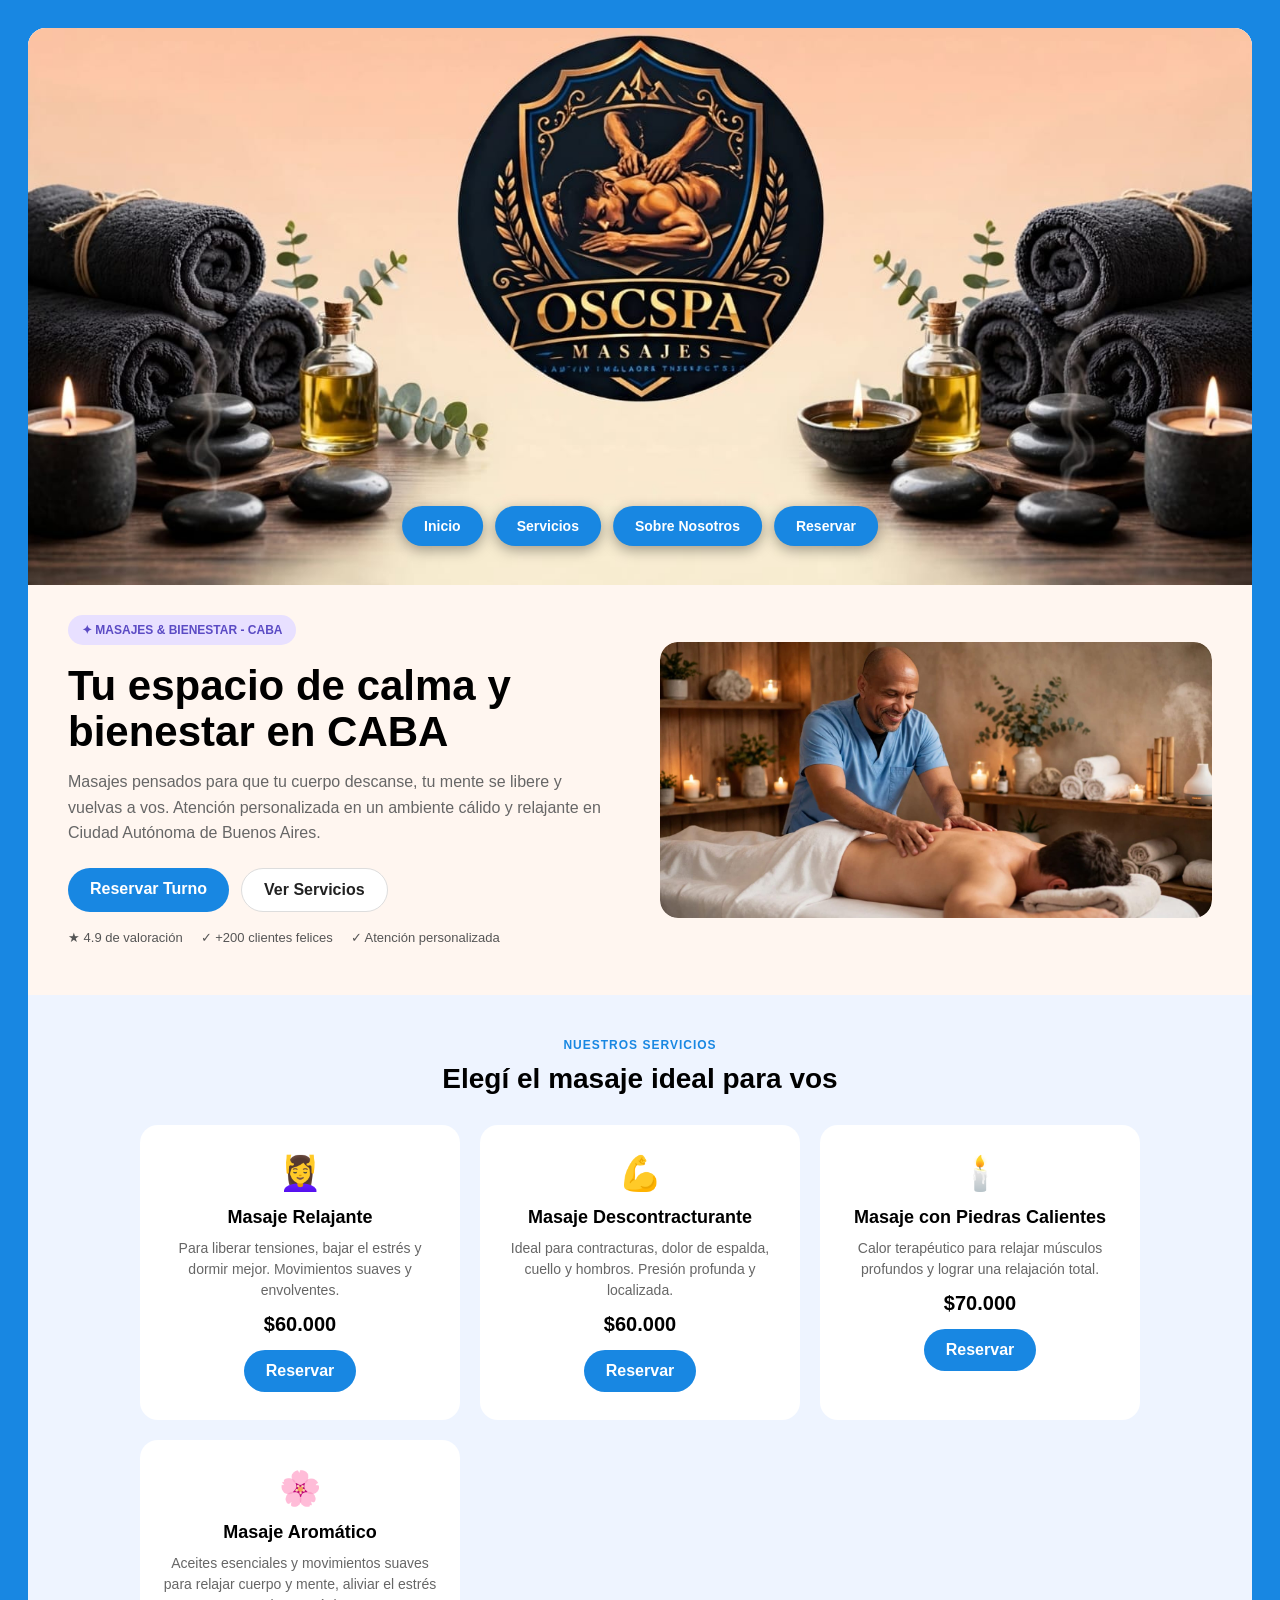
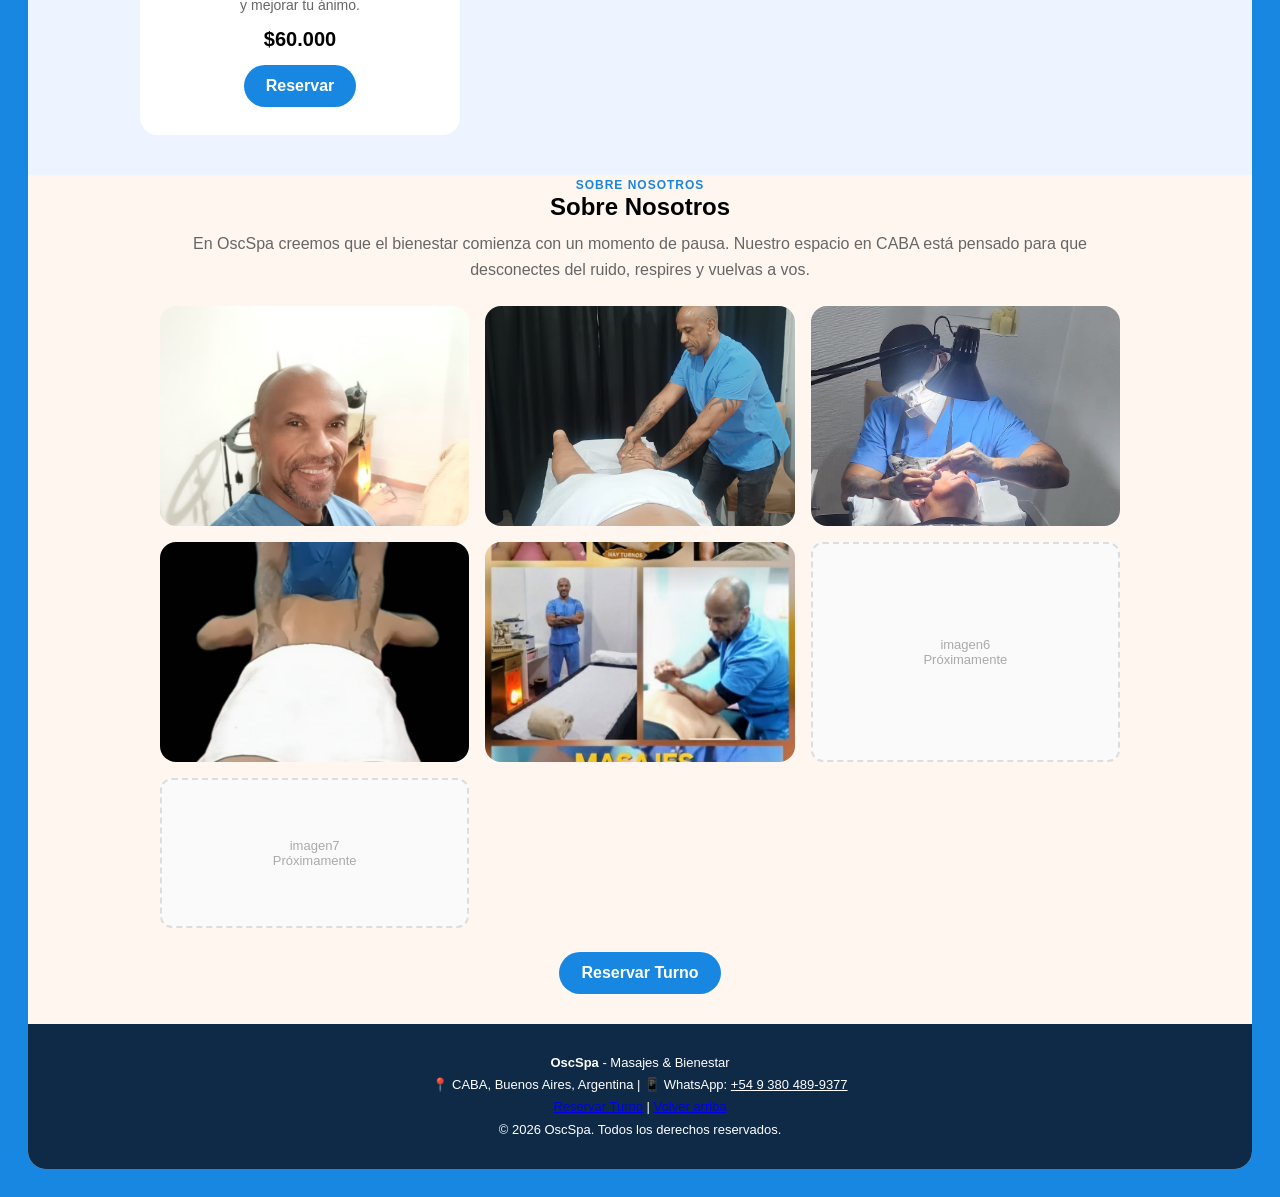
==== index.html @ 2fe374e2 "Add files via upload" ====
<!DOCTYPE html>
<html lang="es">
<head>
<meta charset="UTF-8">
<meta name="viewport" content="width=device-width, initial-scale=1.0">
<title>OscSpa - Masajes y Bienestar en CABA | Relajante, Descontracturante y Piedras Calientes</title>
<meta name="description" content="Reservá tu masaje en OscSpa en CABA. Relajante, Descontracturante y Piedras Calientes. Tu espacio de calma y bienestar en Ciudad Autónoma de Buenos Aires.">
<meta name="theme-color" content="#1887e2">

<!-- Para que se vea lindo cuando lo comparten por WhatsApp -->
<meta property="og:title" content="OscSpa - Masajes y Bienestar en CABA">
<meta property="og:description" content="Reservá tu masaje en OscSpa en CABA. Relajante, Descontracturante y Piedras Calientes.">
<meta property="og:image" content="logo.png">
<meta property="og:type" content="website">

<link rel="icon" href="logo1.png">
<link rel="stylesheet" href="style.css">
<link rel="manifest" href="manifest.json">
<link rel="preload" as="image" href="hero.jpeg">
</head>
<body>

<div class="page">

  <!-- ===== HEADER / BANNER ===== -->
  <header>
    <div class="header-banner">
      <img src="logo.png" alt="OscSpa - Masajes y Bienestar en CABA" width="180" height="auto" fetchpriority="high">
      <nav aria-label="Menú principal">
        <a href="#inicio">Inicio</a>
        <a href="#servicios">Servicios</a>
        <a href="#nosotros">Sobre Nosotros</a>
        <a href="reserva.html">Reservar</a>
      </nav>
    </div>
  </header>

  <!-- ===== HERO / INICIO ===== -->
  <section class="hero" id="inicio">
    <div class="hero-text">
      <span class="badge">✦ MASAJES & BIENESTAR - CABA</span>
      <h1>Tu espacio de calma y bienestar en CABA</h1>
      <p>Masajes pensados para que tu cuerpo descanse, tu mente se libere y vuelvas a vos. Atención personalizada en un ambiente cálido y relajante en Ciudad Autónoma de Buenos Aires.</p>
      <div class="hero-btns">
        <a href="reserva.html" class="btn">Reservar Turno</a>
        <a href="#servicios" class="btn-outline">Ver Servicios</a>
      </div>
      <div class="hero-trust">
        <span>★ 4.9 de valoración</span>
        <span>✓ +200 clientes felices</span>
        <span>✓ Atención personalizada</span>
      </div>
    </div>
    <div class="hero-img">
      <img src="hero.jpeg" alt="Masaje relajante en OscSpa en CABA" width="600" height="400" fetchpriority="high">
    </div>
  </section>

  <!-- ===== SERVICIOS ===== -->
  <section class="services" id="servicios">
    <span class="section-label">NUESTROS SERVICIOS</span>
    <h2>Elegí el masaje ideal para vos</h2>

    <div class="cards">
      <article class="card">
        <div class="icon" aria-hidden="true">💆‍♀️</div>
        <h3>Masaje Relajante</h3>
        <p>Para liberar tensiones, bajar el estrés y dormir mejor. Movimientos suaves y envolventes.</p>
        <div class="price">$60.000</div>
        <a href="reserva.html?servicio=Masaje%20Relajante" class="btn">Reservar</a>
      </article>

      <article class="card">
        <div class="icon" aria-hidden="true">💪</div>
        <h3>Masaje Descontracturante</h3>
        <p>Ideal para contracturas, dolor de espalda, cuello y hombros. Presión profunda y localizada.</p>
        <div class="price">$60.000</div>
        <a href="reserva.html?servicio=Masaje%20Descontracturante" class="btn">Reservar</a>
      </article>

      <article class="card">
        <div class="icon" aria-hidden="true">🕯️</div>
        <h3>Masaje con Piedras Calientes</h3>
        <p>Calor terapéutico para relajar músculos profundos y lograr una relajación total.</p>
        <div class="price">$70.000</div>
        <a href="reserva.html?servicio=Masaje%20con%20Piedras%20Calientes" class="btn">Reservar</a>
      </article>

      <article class="card">
        <div class="icon" aria-hidden="true">🌸</div>
        <h3>Masaje Aromático</h3>
        <p>Aceites esenciales y movimientos suaves para relajar cuerpo y mente, aliviar el estrés y mejorar tu ánimo.</p>
        <div class="price">$60.000</div>
        <a href="reserva.html?servicio=Masaje%20Aromático" class="btn">Reservar</a>
      </article>
    </div>
  </section>

  <!-- ===== SOBRE NOSOTROS + FOTOS ===== -->
  <section class="nosotros" id="nosotros">
    <span class="section-label">SOBRE NOSOTROS</span>
    <h2>Sobre Nosotros</h2>
    <p>En OscSpa creemos que el bienestar comienza con un momento de pausa. Nuestro espacio en CABA está pensado para que desconectes del ruido, respires y vuelvas a vos.</p>

    <div class="galeria-grid">
      <img src="imagen1.jpeg" alt="Oscar - OscSpa" loading="lazy" decoding="async">
      <img src="imagen2.jpeg" alt="Masaje en OscSpa" loading="lazy" decoding="async">
      <img src="imagen3.jpeg" alt="Ambiente relajante" loading="lazy" decoding="async">
      <img src="imagen4.jpeg" alt="Aceites esenciales" loading="lazy" decoding="async">
      <img src="imagen5.jpeg" alt="Camilla de masaje" loading="lazy" decoding="async">
      <div style="border:2px dashed #ddd;border-radius:12px;display:flex;align-items:center;justify-content:center;color:#aaa;font-size:13px;background:#fafafa;min-height:150px;text-align:center;">imagen6<br>Próximamente</div>
      <div style="border:2px dashed #ddd;border-radius:12px;display:flex;align-items:center;justify-content:center;color:#aaa;font-size:13px;background:#fafafa;min-height:150px;text-align:center;">imagen7<br>Próximamente</div>
    </div>

    <div style="text-align:center; margin-top:24px;">
      <a href="reserva.html" class="btn">Reservar Turno</a>
    </div>
  </section>

  <!-- ===== FOOTER ===== -->
  <footer>
    <p><strong>OscSpa</strong> - Masajes & Bienestar</p>
    <p>📍 CABA, Buenos Aires, Argentina | 📱 WhatsApp: <a href="https://wa.me/5493804899377" style="color:inherit;">+54 9 380 489-9377</a></p>
    <p><a href="reserva.html">Reservar Turno</a> | <a href="#inicio">Volver arriba</a></p>
    <p>© 2026 OscSpa. Todos los derechos reservados.</p>
  </footer>

</div>

<script src="app.js" defer></script>
<!-- LIGHTBOX PARA AMPLIAR FOTOS -->
<div id="lightbox">
  <span id="lightbox-cerrar">&times;</span>
  <img id="lightbox-img" src="" alt="Foto ampliada">
</div>

<script src="app.js" defer></script>
</body>
</html>
---- style.css ----
* { box-sizing: border-box; margin: 0; padding: 0; font-family: Arial, sans-serif; }

html { background: #1887e2; scroll-behavior: smooth; }

body {
  background: #1887e2 !important;
  padding: 28px;
  margin: 0 !important;
}

/* RESERVA - sin marco azul, para que el banner vaya a todo el ancho */
body.reserva {
  padding: 0 !important;
}
body.reserva header {
  background: #1887e2 !important;
}
body.reserva footer {
  background: #1887e2 !important;
}

.page {
  background: #fff6f0;
  border: none !important;
  border-radius: 18px;
  overflow: hidden;
  margin: 0 !important;
}

/* ===== HEADER - IMAGEN 1600x728 ===== */
header { background: #fff6f0; padding: 0; }
.header-banner { width: 100%; position: relative; }
.header-banner img {
  width: 100%;
  height: auto;
  aspect-ratio: 1600 / 728;
  display: block;
}

.header-banner nav {
  position: absolute;
  left: 50%;
  transform: translateX(-50%);
  bottom: 7%;
  display: flex;
  gap: 12px;
  flex-wrap: wrap;
  align-items: center;
  justify-content: center;
  width: max-content;
  max-width: 92%;
  z-index: 2;
}
.header-banner nav a {
  text-decoration: none;
  background: #1887e2;
  color: white !important;
  padding: 12px 22px;
  border-radius: 999px;
  font-size: 14px;
  font-weight: 700;
  display: inline-block;
  white-space: nowrap;
  box-shadow: 0 4px 14px rgba(0,0,0,.35);
  transition: transform .15s, background .15s;
}
.header-banner nav a:hover { background: #0f6fc2; transform: translateY(-1px); }

.btn {
  background: #1887e2;
  color: white;
  padding: 12px 22px;
  border-radius: 999px;
  text-decoration: none;
  border: none;
  font-weight: 700;
  cursor: pointer;
  display: inline-block;
  text-align: center;
  transition: transform .15s, background .15s;
}
.btn:hover { background: #0f6fc2; transform: translateY(-1px); }
.btn-outline {
  background: white;
  color: #222;
  padding: 12px 22px;
  border-radius: 999px;
  text-decoration: none;
  border: 1px solid #ddd;
  font-weight: 700;
  display: inline-block;
}

.hero {
  display: flex;
  gap: 40px;
  padding: 30px 40px 50px;
  align-items: center;
}
.hero-text { flex: 1; }
.badge {
  background: #e8e0ff;
  color: #5b4bc4;
  padding: 8px 14px;
  border-radius: 999px;
  font-size: 12px;
  font-weight: 700;
  display: inline-block;
}
.hero-text h1 { font-size: 42px; line-height: 1.1; margin: 18px 0 14px; }
.hero-text p { color: #666; line-height: 1.6; margin-bottom: 22px; }
.hero-btns { display: flex; gap: 12px; margin-bottom: 18px; flex-wrap: wrap; }
.hero-trust { display: flex; gap: 18px; font-size: 13px; color: #555; flex-wrap: wrap; }

/* ===== HERO IMG - COMPLETA + BORDES REDONDEADOS ===== */
.hero-img {
  flex: 1;
  border-radius: 18px;
  overflow: hidden;
}
.hero-img img {
  width: 100%;
  height: auto;
  max-height: 420px;
  object-fit: contain;
  object-position: center;
  border-radius: 18px;
  display: block;
  background: #fff6f0;
}

.services { background: #eef4ff; padding: 40px; text-align: center; }
.section-label { color: #1887e2; font-size: 12px; font-weight: 800; letter-spacing: 1px; }
.services h2 { font-size: 28px; margin: 10px 0 30px; }
.cards { display: grid; grid-template-columns: 1fr 1fr 1fr; gap: 20px; max-width: 1000px; margin: 0 auto; }
.card { background: white; padding: 28px 20px; border-radius: 18px; text-align: center; }
.card .icon { font-size: 34px; margin-bottom: 14px; }
.card h3 { margin-bottom: 10px; font-size: 18px; }
.card p { color: #666; font-size: 14px; line-height: 1.5; }
.price { font-size: 20px; font-weight: 800; margin: 12px 0 14px; }

/* ===== SOBRE NOSOTROS + FOTOS ===== */
.nosotros { max-width: 1000px; margin: 0 auto; padding: 0 20px 30px; text-align: center; }
.nosotros h2 { font-size: 24px; margin-bottom: 10px; }
.nosotros p { color: #666; line-height: 1.6; margin-bottom: 24px; }
.galeria-grid {
  display: grid;
  grid-template-columns: 1fr 1fr 1fr;
  gap: 16px;
}
.galeria-grid img {
  width: 100%;
  height: 220px;
  object-fit: cover;
  border-radius: 16px;
  display: block;
  transition: transform .2s;
}
.galeria-grid img:hover { transform: scale(1.03); }

.form-section { max-width: 500px; margin: 40px auto; padding: 0 20px; }
.form-section h2 { text-align: center; margin-bottom: 20px; }
.form-section label { display: block; margin: 12px 0 6px; font-weight: 700; font-size: 14px; }
.form-section input, .form-section select { width: 100%; padding: 12px; border: 1px solid #ddd; border-radius: 10px; background: white; }
.form-section input:focus, .form-section select:focus { outline: none; border-color: #1887e2; box-shadow: 0 0 0 2px rgba(24,135,226,.15); }

footer { background: #0e2a47; color: white; text-align: center; padding: 28px 20px; font-size: 13px; line-height: 1.7; }

@media (max-width: 750px) {
  body { padding: 14px; }
  body.reserva { padding: 0 !important; }
  .page { border: none; }
  header { padding: 0; }
  .header-banner img { height: auto; aspect-ratio: 1600 / 728; }
  .header-banner nav { gap: 8px; bottom: 6%; max-width: 96%; }
  .header-banner nav a { padding: 10px 16px; font-size: 13px; }
  .hero { flex-direction: column; padding: 20px; }
  .hero-text h1 { font-size: 30px; }
  .hero-img img { height: auto; max-height: 320px; object-fit: contain; border-radius: 18px; }
  .cards { grid-template-columns: 1fr; }
  .services { padding: 30px 16px; }
  .galeria-grid { grid-template-columns: 1fr 1fr; gap: 12px; }
  .galeria-grid img { height: 160px; }
}
/* ===== LIGHTBOX - AMPLIAR IMAGENES ===== */
.galeria-grid img {
  cursor: zoom-in;
}
#lightbox {
  position: fixed;
  inset: 0;
  background: rgba(0,0,0,.85);
  display: none;
  align-items: center;
  justify-content: center;
  z-index: 9999;
  padding: 20px;
}
#lightbox.activo {
  display: flex;
}
#lightbox img {
  max-width: 92vw;
  max-height: 88vh;
  width: auto;
  height: auto;
  border-radius: 18px;
  object-fit: contain;
  background: white;
}
#lightbox-cerrar {
  position: absolute;
  top: 18px;
  right: 24px;
  color: white;
  font-size: 42px;
  cursor: pointer;
  line-height: 1;
}
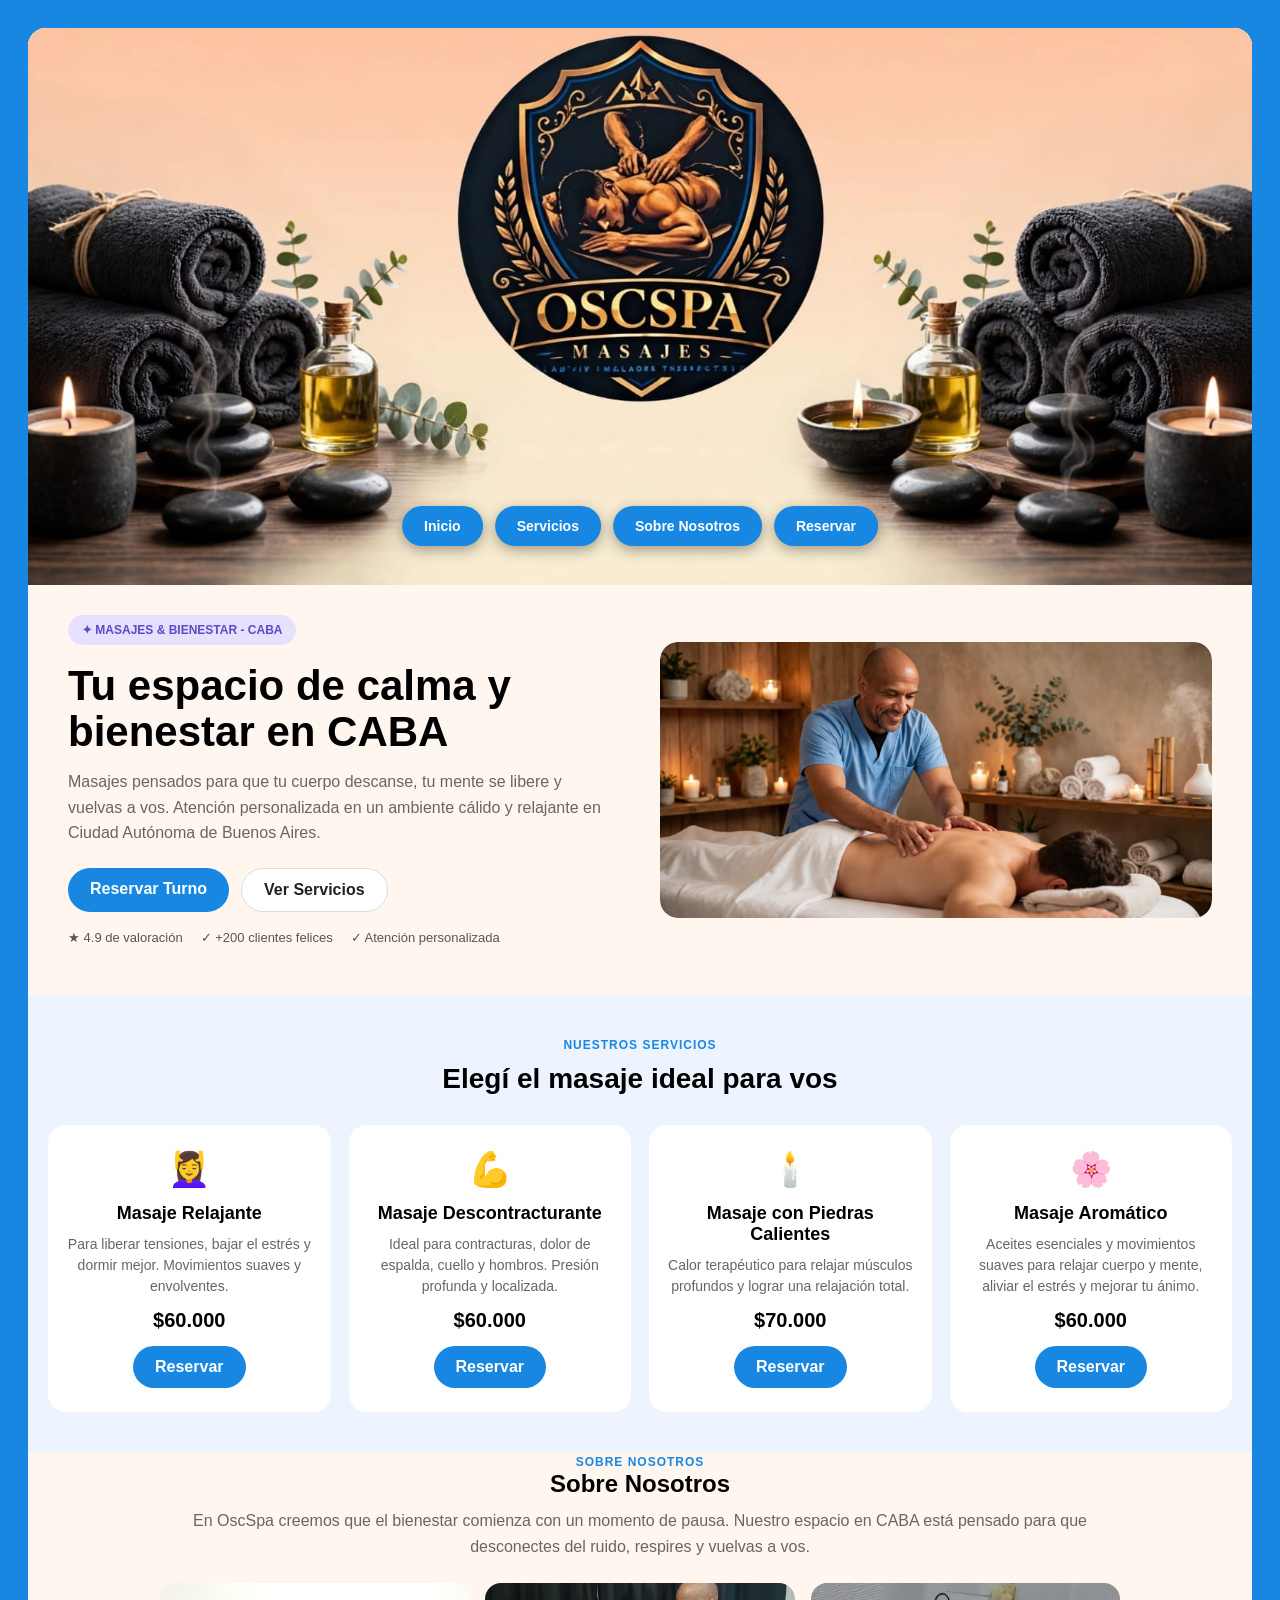
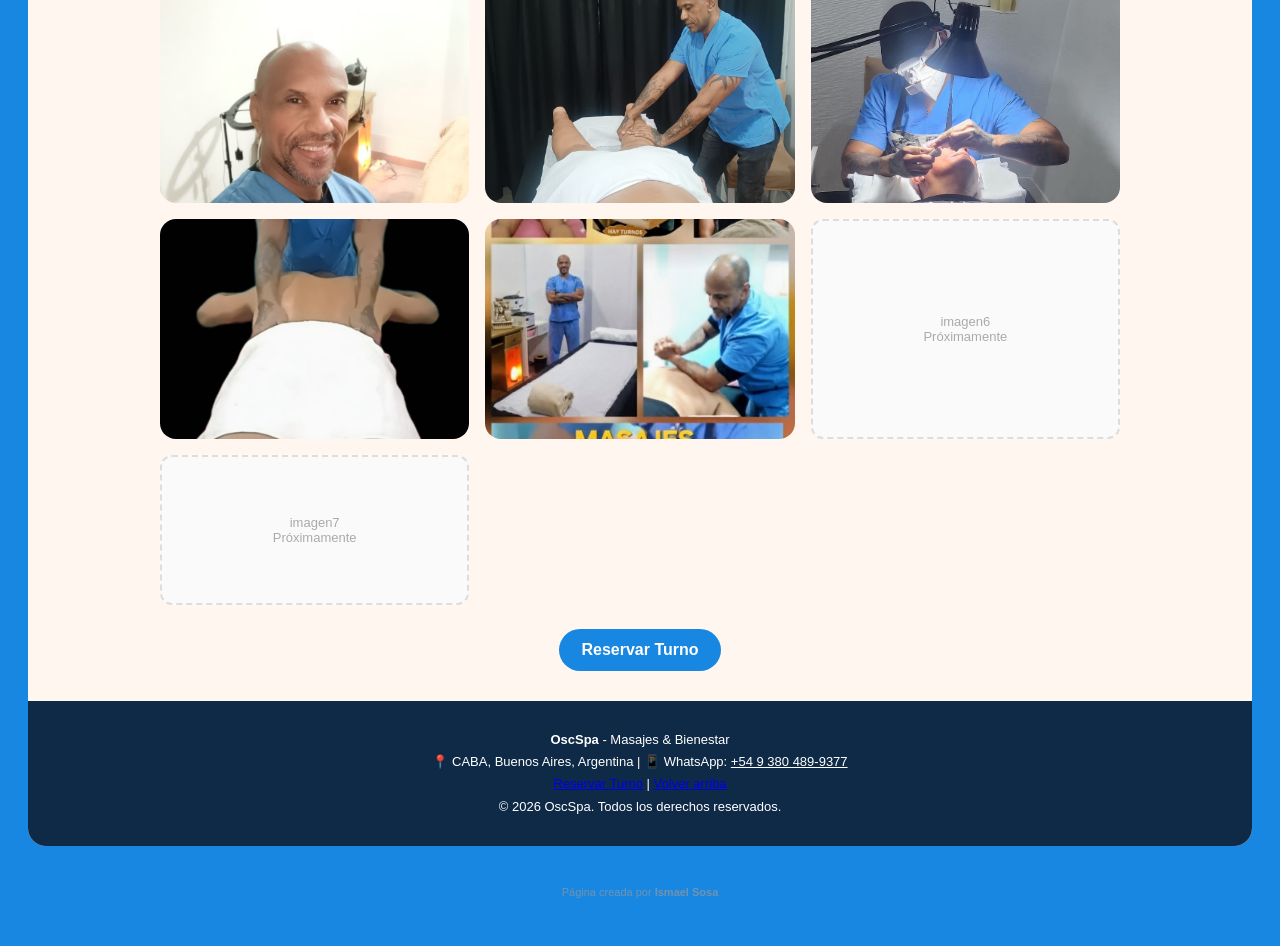
==== commit 617fdaec: "Add files via upload" ====
--- a/index.html
+++ b/index.html
@@ -135,5 +135,9 @@
 </div>
 
 <script src="app.js" defer></script>
+<!-- Firma del creador -->
+<div style="text-align:center; margin-top:40px; padding-bottom:20px; font-size:11px; color:#999; opacity:0.7;">
+  Página creada por <a href="https://wa.me/5491149283645" target="_blank" style="color:#999; text-decoration:none; font-weight:bold;">Ismael Sosa</a>
+</div>
 </body>
 </html>
--- a/style.css
+++ b/style.css
@@ -129,11 +129,11 @@
   background: #fff6f0;
 }
 
-.services { background: #eef4ff; padding: 40px; text-align: center; }
+.services { background: #eef4ff; padding: 40px 20px; text-align: center; }
 .section-label { color: #1887e2; font-size: 12px; font-weight: 800; letter-spacing: 1px; }
 .services h2 { font-size: 28px; margin: 10px 0 30px; }
-.cards { display: grid; grid-template-columns: 1fr 1fr 1fr; gap: 20px; max-width: 1000px; margin: 0 auto; }
-.card { background: white; padding: 28px 20px; border-radius: 18px; text-align: center; }
+.cards { display: grid; grid-template-columns: repeat(4, 1fr); gap: 18px; max-width: 1200px; margin: 0 auto; }
+.card { background: white; padding: 24px 16px; border-radius: 18px; text-align: center; }
 .card .icon { font-size: 34px; margin-bottom: 14px; }
 .card h3 { margin-bottom: 10px; font-size: 18px; }
 .card p { color: #666; font-size: 14px; line-height: 1.5; }
@@ -165,6 +165,10 @@
 .form-section input:focus, .form-section select:focus { outline: none; border-color: #1887e2; box-shadow: 0 0 0 2px rgba(24,135,226,.15); }
 
 footer { background: #0e2a47; color: white; text-align: center; padding: 28px 20px; font-size: 13px; line-height: 1.7; }
+
+@media (max-width: 1000px) {
+  .cards { grid-template-columns: 1fr 1fr; }
+}
 
 @media (max-width: 750px) {
   body { padding: 14px; }
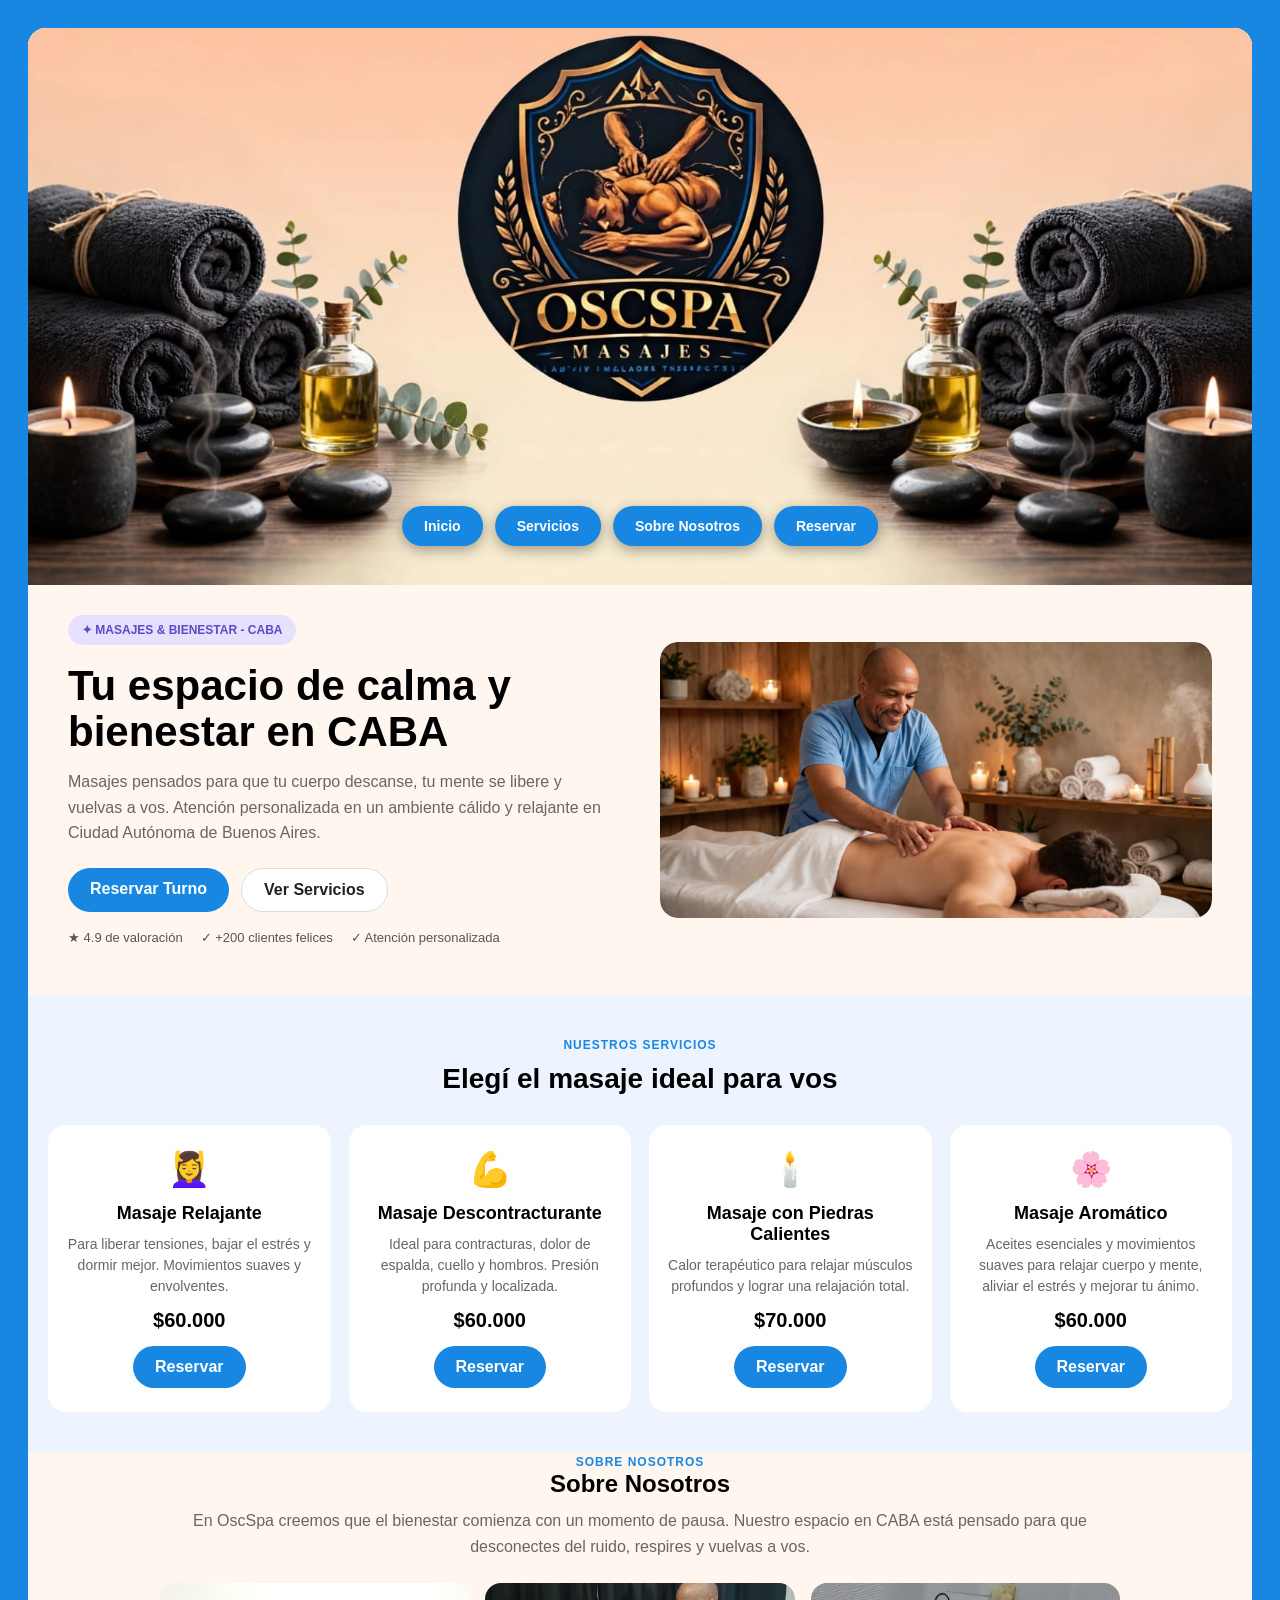
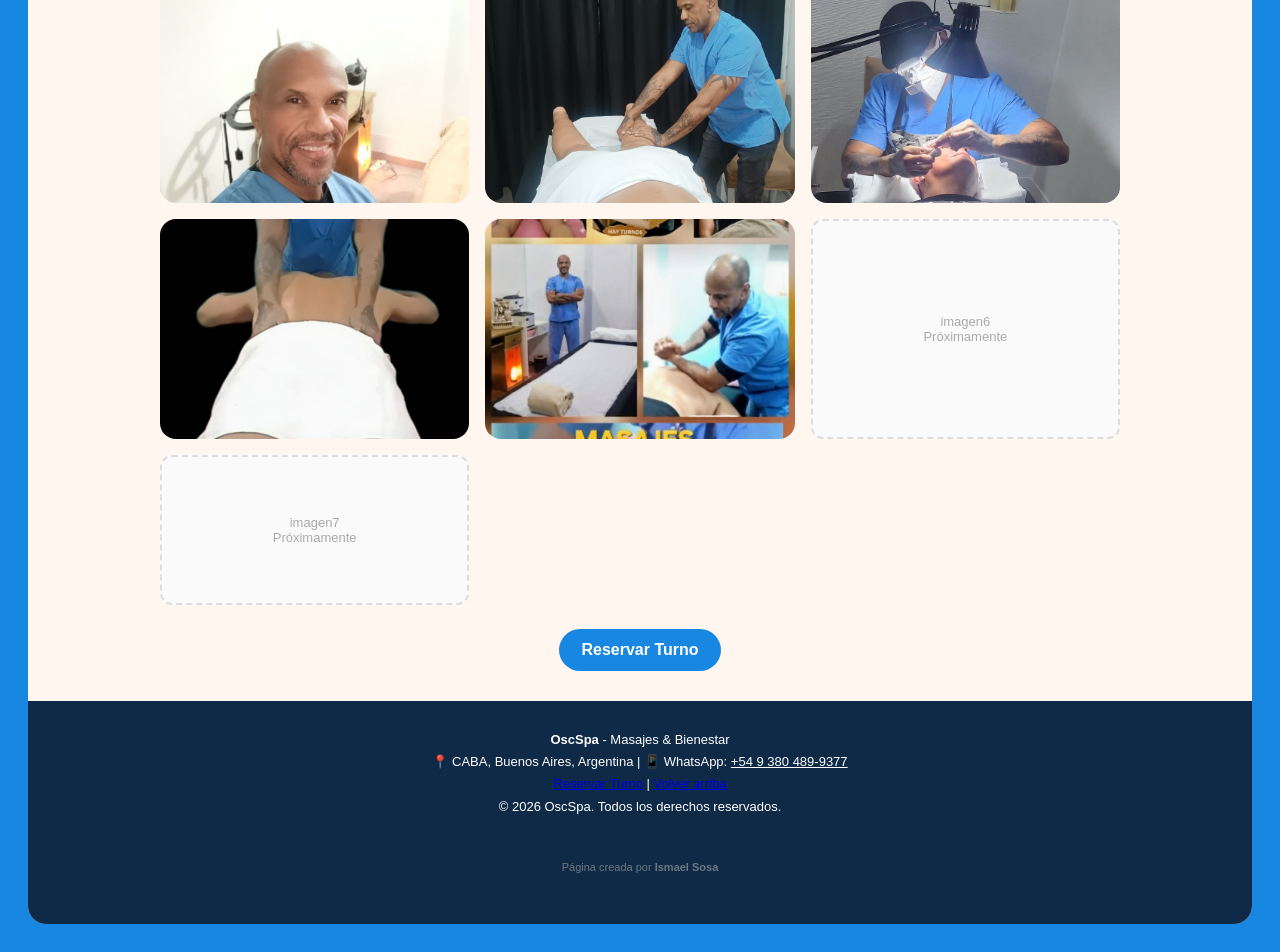
==== commit ed7bec3b: "Add files via upload" ====
--- a/index.html
+++ b/index.html
@@ -123,6 +123,10 @@
     <p>📍 CABA, Buenos Aires, Argentina | 📱 WhatsApp: <a href="https://wa.me/5493804899377" style="color:inherit;">+54 9 380 489-9377</a></p>
     <p><a href="reserva.html">Reservar Turno</a> | <a href="#inicio">Volver arriba</a></p>
     <p>© 2026 OscSpa. Todos los derechos reservados.</p>
+    <!-- Firma del creador -->
+    <div style="text-align:center; margin-top:40px; padding-bottom:20px; font-size:11px; color:#999; opacity:0.7;">
+      Página creada por <a href="https://wa.me/5491149283645" target="_blank" style="color:#999; text-decoration:none; font-weight:bold;">Ismael Sosa</a>
+    </div>
   </footer>
 
 </div>
@@ -136,8 +140,5 @@
 
 <script src="app.js" defer></script>
 <!-- Firma del creador -->
-<div style="text-align:center; margin-top:40px; padding-bottom:20px; font-size:11px; color:#999; opacity:0.7;">
-  Página creada por <a href="https://wa.me/5491149283645" target="_blank" style="color:#999; text-decoration:none; font-weight:bold;">Ismael Sosa</a>
-</div>
 </body>
 </html>
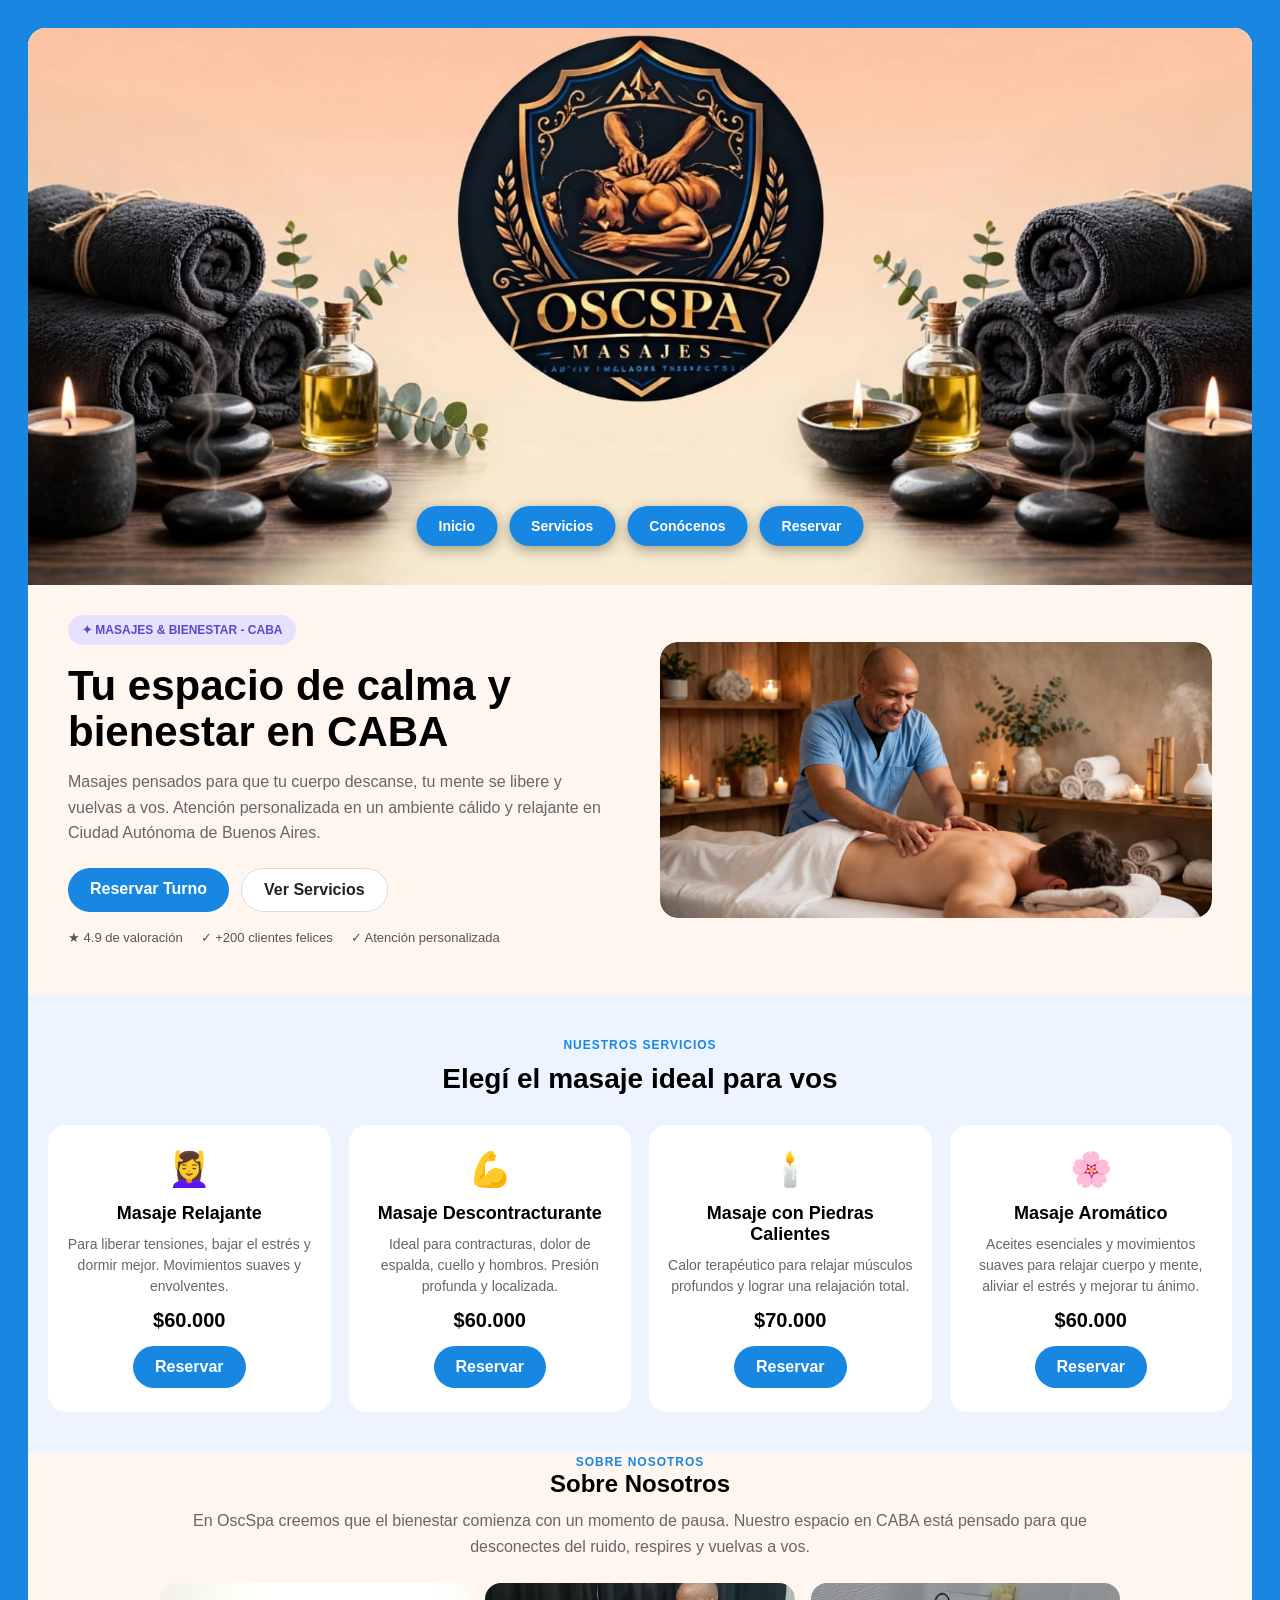
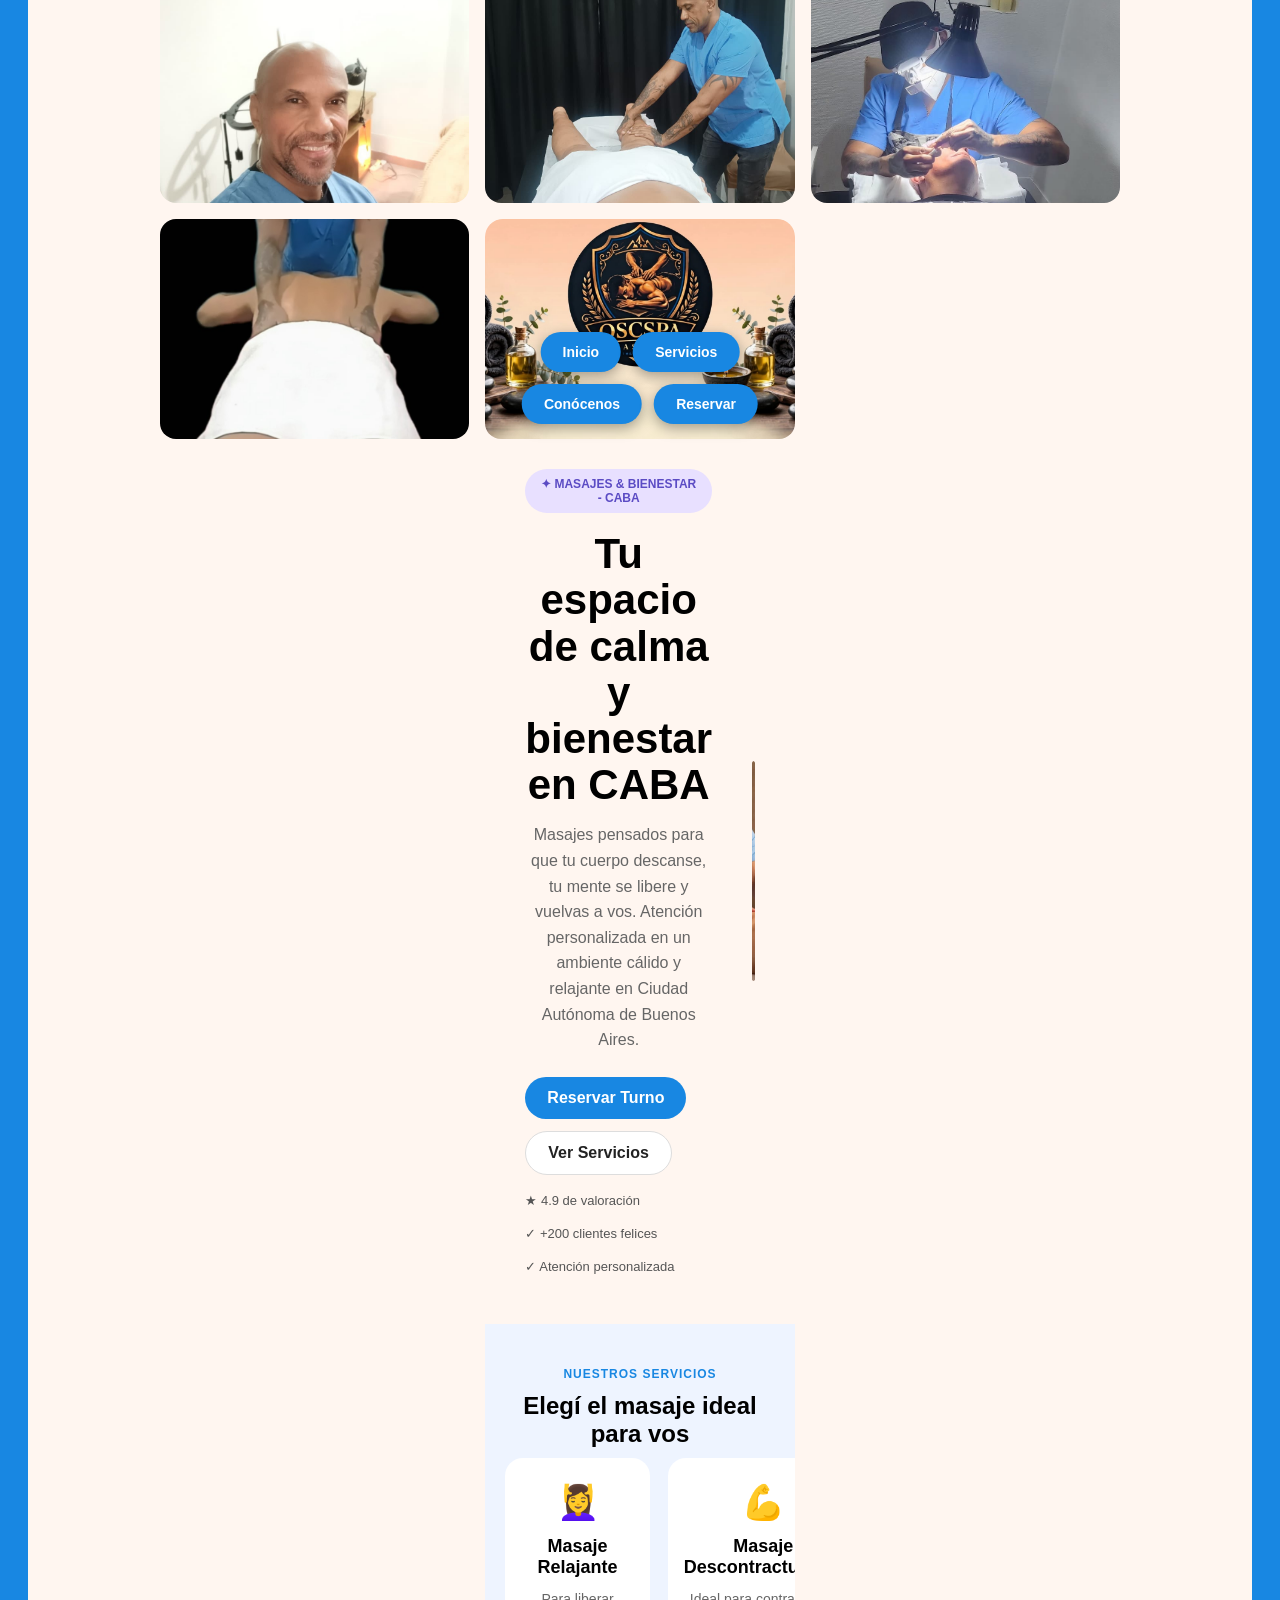
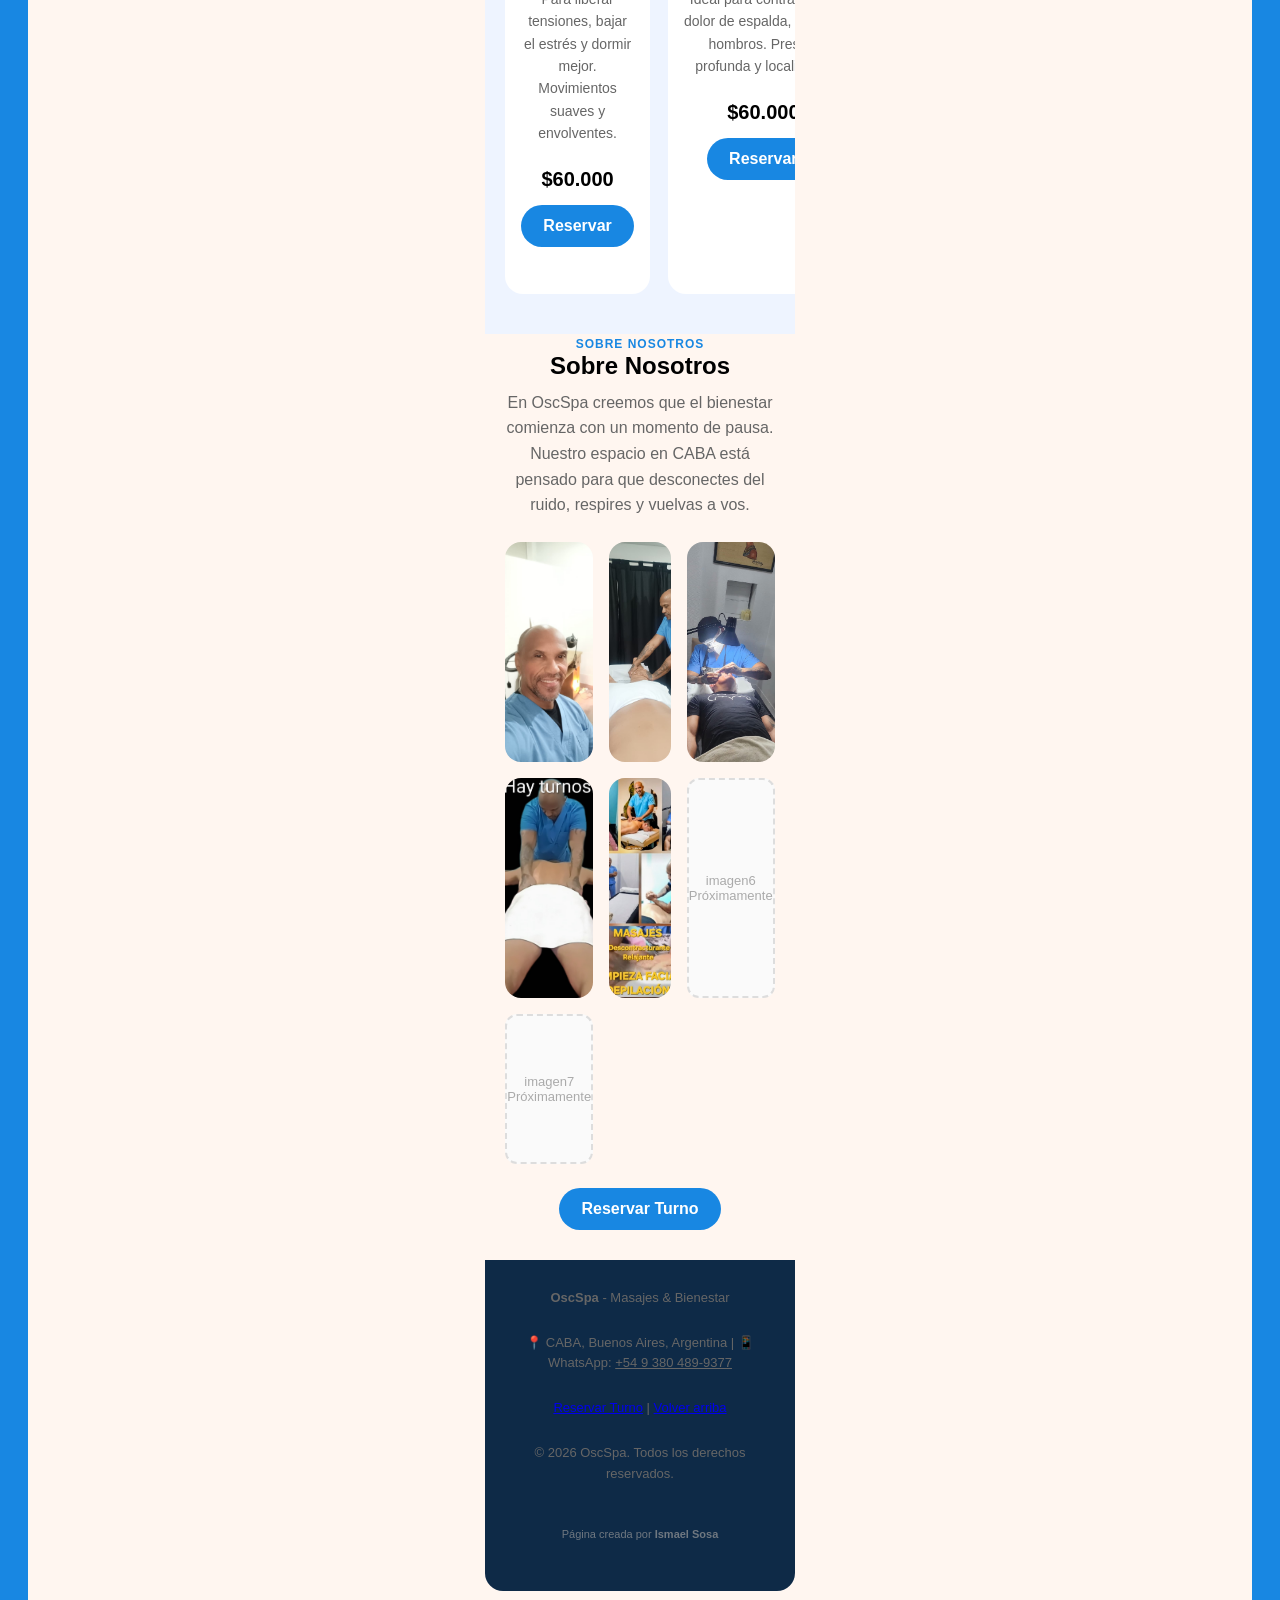
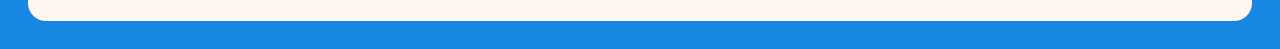
==== commit 4ad325f7: "Add files via upload" ====
--- a/index.html
+++ b/index.html
@@ -17,22 +17,78 @@
 <link rel="stylesheet" href="style.css">
 <link rel="manifest" href="manifest.json">
 <link rel="preload" as="image" href="hero.jpeg">
+<style>
+/* ===== SOLO MÓVIL - NO TOCA PC ===== */
+.header-movil { display: none; }
+@media (max-width: 768px) {
+  .header-pc { display: none !important; }
+  .header-movil {
+    display: flex;
+    position: absolute;
+    top: 0;
+    left: 0;
+    width: 100%;
+    justify-content: space-between;
+    align-items: center;
+    padding: 12px 12px;
+    z-index: 100;
+    box-sizing: border-box;
+  }
+  .header-movil .nav-izq,
+  .header-movil .nav-der {
+    display: flex;
+    gap: 12px;
+    flex: 1;
+    align-items: center;
+  }
+  .header-movil .nav-der { justify-content: flex-end; }
+  .header-movil .logo-centro img { width: 70px; display: block; }
+  .header-movil a {
+    color: #333;
+    text-decoration: none;
+    font-weight: 600;
+    font-size: 12px;
+    white-space: nowrap;
+  }
+  .header-movil .btn-reservar {
+    background: #e8a0bf;
+    padding: 6px 12px;
+    border-radius: 20px;
+    color: white !important;
+  }
+}
+</style>
 </head>
 <body>
 
 <div class="page">
 
-  <!-- ===== HEADER / BANNER ===== -->
-  <header>
+  <!-- ===== HEADER / BANNER - PC QUEDA IGUAL ===== -->
+  <header class="header-pc">
     <div class="header-banner">
       <img src="logo.png" alt="OscSpa - Masajes y Bienestar en CABA" width="180" height="auto" fetchpriority="high">
       <nav aria-label="Menú principal">
         <a href="#inicio">Inicio</a>
         <a href="#servicios">Servicios</a>
-        <a href="#nosotros">Sobre Nosotros</a>
+        <a href="#conocenos">Conócenos</a>
         <a href="reserva.html">Reservar</a>
       </nav>
     </div>
+  </header>
+
+  <!-- ===== HEADER SOLO MÓVIL - 2 IZQ / 2 DER ===== -->
+  <header class="header-movil">
+    <nav class="nav-izq">
+      <a href="#inicio">Inicio</a>
+      <a href="#servicios">Servicios</a>
+    </nav>
+    <div class="logo-centro">
+      <img src="logo.png" alt="OscSpa">
+    </div>
+    <nav class="nav-der">
+      <a href="#conocenos">Conócenos</a>
+      <a href="reserva.html" class="btn-reservar">Reservar</a>
+    </nav>
   </header>
 
   <!-- ===== HERO / INICIO ===== -->
@@ -97,7 +153,115 @@
   </section>
 
   <!-- ===== SOBRE NOSOTROS + FOTOS ===== -->
-  <section class="nosotros" id="nosotros">
+  <section class="nosotros" id="conocenos">
+    <span class="section-label">SOBRE NOSOTROS</span>
+    <h2>Sobre Nosotros</h2>
+    <p>En OscSpa creemos que el bienestar comienza con un momento de pausa. Nuestro espacio en CABA está pensado para que desconectes del ruido, respires y vuelvas a vos.</p>
+
+    <div class="galeria-grid">
+      <img src="imagen1.jpeg" alt="Oscar - OscSpa" loading="lazy" decoding="async">
+      <img src="imagen2.jpeg" alt="Masaje en OscSpa" loading="lazy" decoding="async">
+      <img src="imagen3.jpeg" alt="Ambiente relajante" loading="lazy" decoding="async">
+      <img src="imagen4.jpeg" alt="Aceites esenciales" <!DOCTYPE html>
+<html lang="es">
+<head>
+<meta charset="UTF-8">
+<meta name="viewport" content="width=device-width, initial-scale=1.0">
+<title>OscSpa - Masajes y Bienestar en CABA | Relajante, Descontracturante y Piedras Calientes</title>
+<meta name="description" content="Reservá tu masaje en OscSpa en CABA. Relajante, Descontracturante y Piedras Calientes. Tu espacio de calma y bienestar en Ciudad Autónoma de Buenos Aires.">
+<meta name="theme-color" content="#1887e2">
+
+<!-- Para que se vea lindo cuando lo comparten por WhatsApp -->
+<meta property="og:title" content="OscSpa - Masajes y Bienestar en CABA">
+<meta property="og:description" content="Reservá tu masaje en OscSpa en CABA. Relajante, Descontracturante y Piedras Calientes.">
+<meta property="og:image" content="logo.png">
+<meta property="og:type" content="website">
+
+<link rel="icon" href="logo1.png">
+<link rel="stylesheet" href="style.css">
+<link rel="manifest" href="manifest.json">
+<link rel="preload" as="image" href="hero.jpeg">
+</head>
+<body>
+
+<div class="page">
+
+  <!-- ===== HEADER / BANNER ===== -->
+  <header>
+    <div class="header-banner">
+      <img src="logo.png" alt="OscSpa - Masajes y Bienestar en CABA" width="180" height="auto" fetchpriority="high">
+      <nav aria-label="Menú principal">
+        <a href="#inicio">Inicio</a>
+        <a href="#servicios">Servicios</a>
+        <a href="#conocenos">Conócenos</a>
+        <a href="reserva.html">Reservar</a>
+      </nav>
+    </div>
+  </header>
+
+  <!-- ===== HERO / INICIO ===== -->
+  <section class="hero" id="inicio">
+    <div class="hero-text">
+      <span class="badge">✦ MASAJES & BIENESTAR - CABA</span>
+      <h1>Tu espacio de calma y bienestar en CABA</h1>
+      <p>Masajes pensados para que tu cuerpo descanse, tu mente se libere y vuelvas a vos. Atención personalizada en un ambiente cálido y relajante en Ciudad Autónoma de Buenos Aires.</p>
+      <div class="hero-btns">
+        <a href="reserva.html" class="btn">Reservar Turno</a>
+        <a href="#servicios" class="btn-outline">Ver Servicios</a>
+      </div>
+      <div class="hero-trust">
+        <span>★ 4.9 de valoración</span>
+        <span>✓ +200 clientes felices</span>
+        <span>✓ Atención personalizada</span>
+      </div>
+    </div>
+    <div class="hero-img">
+      <img src="hero.jpeg" alt="Masaje relajante en OscSpa en CABA" width="600" height="400" fetchpriority="high">
+    </div>
+  </section>
+
+  <!-- ===== SERVICIOS ===== -->
+  <section class="services" id="servicios">
+    <span class="section-label">NUESTROS SERVICIOS</span>
+    <h2>Elegí el masaje ideal para vos</h2>
+
+    <div class="cards">
+      <article class="card">
+        <div class="icon" aria-hidden="true">💆‍♀️</div>
+        <h3>Masaje Relajante</h3>
+        <p>Para liberar tensiones, bajar el estrés y dormir mejor. Movimientos suaves y envolventes.</p>
+        <div class="price">$60.000</div>
+        <a href="reserva.html?servicio=Masaje%20Relajante" class="btn">Reservar</a>
+      </article>
+
+      <article class="card">
+        <div class="icon" aria-hidden="true">💪</div>
+        <h3>Masaje Descontracturante</h3>
+        <p>Ideal para contracturas, dolor de espalda, cuello y hombros. Presión profunda y localizada.</p>
+        <div class="price">$60.000</div>
+        <a href="reserva.html?servicio=Masaje%20Descontracturante" class="btn">Reservar</a>
+      </article>
+
+      <article class="card">
+        <div class="icon" aria-hidden="true">🕯️</div>
+        <h3>Masaje con Piedras Calientes</h3>
+        <p>Calor terapéutico para relajar músculos profundos y lograr una relajación total.</p>
+        <div class="price">$70.000</div>
+        <a href="reserva.html?servicio=Masaje%20con%20Piedras%20Calientes" class="btn">Reservar</a>
+      </article>
+
+      <article class="card">
+        <div class="icon" aria-hidden="true">🌸</div>
+        <h3>Masaje Aromático</h3>
+        <p>Aceites esenciales y movimientos suaves para relajar cuerpo y mente, aliviar el estrés y mejorar tu ánimo.</p>
+        <div class="price">$60.000</div>
+        <a href="reserva.html?servicio=Masaje%20Aromático" class="btn">Reservar</a>
+      </article>
+    </div>
+  </section>
+
+  <!-- ===== SOBRE NOSOTROS + FOTOS ===== -->
+  <section class="nosotros" id="conocenos">
     <span class="section-label">SOBRE NOSOTROS</span>
     <h2>Sobre Nosotros</h2>
     <p>En OscSpa creemos que el bienestar comienza con un momento de pausa. Nuestro espacio en CABA está pensado para que desconectes del ruido, respires y vuelvas a vos.</p>
--- a/style.css
+++ b/style.css
@@ -176,8 +176,44 @@
   .page { border: none; }
   header { padding: 0; }
   .header-banner img { height: auto; aspect-ratio: 1600 / 728; }
-  .header-banner nav { gap: 8px; bottom: 6%; max-width: 96%; }
-  .header-banner nav a { padding: 10px 16px; font-size: 13px; }
+
+  /* ===== MÓVIL: BOTONES ARRIBA, 2 IZQ / 2 DER - SOLO MÓVIL ===== */
+  .header-banner nav {
+    top: 7%;
+    bottom: auto;
+    left: 50%;
+    transform: translateX(-50%);
+    width: 94%;
+    max-width: 94%;
+    justify-content: space-between;
+    flex-wrap: nowrap;
+    gap: 6px;
+  }
+  .header-banner nav a {
+    padding: 8px 12px;
+    font-size: 11px;
+  }
+  /* Esto empuja Conócenos y Reservar a la derecha, dejando 2 y 2 */
+  .header-banner nav a:nth-child(3) {
+    margin-left: auto;
+  }
+
+  /* ===== RESERVA - VOLVER AL INICIO MÁS CHIQUITO EN MÓVIL ===== */
+  body.reserva .header-banner nav {
+    width: auto;
+    max-width: 92%;
+    justify-content: center;
+    flex-wrap: nowrap;
+    top: 7%;
+    bottom: auto;
+  }
+  body.reserva .header-banner nav a,
+  body.reserva .header-banner .btn {
+    padding: 7px 14px !important;
+    font-size: 12px !important;
+    margin-left: 0 !important;
+  }
+
   .hero { flex-direction: column; padding: 20px; }
   .hero-text h1 { font-size: 30px; }
   .hero-img img { height: auto; max-height: 320px; object-fit: contain; border-radius: 18px; }
--- a/style.css
+++ b/style.css
@@ -176,8 +176,44 @@
   .page { border: none; }
   header { padding: 0; }
   .header-banner img { height: auto; aspect-ratio: 1600 / 728; }
-  .header-banner nav { gap: 8px; bottom: 6%; max-width: 96%; }
-  .header-banner nav a { padding: 10px 16px; font-size: 13px; }
+
+  /* ===== MÓVIL: BOTONES ARRIBA, 2 IZQ / 2 DER - SOLO MÓVIL ===== */
+  .header-banner nav {
+    top: 7%;
+    bottom: auto;
+    left: 50%;
+    transform: translateX(-50%);
+    width: 94%;
+    max-width: 94%;
+    justify-content: space-between;
+    flex-wrap: nowrap;
+    gap: 6px;
+  }
+  .header-banner nav a {
+    padding: 8px 12px;
+    font-size: 11px;
+  }
+  /* Esto empuja Conócenos y Reservar a la derecha, dejando 2 y 2 */
+  .header-banner nav a:nth-child(3) {
+    margin-left: auto;
+  }
+
+  /* ===== RESERVA - VOLVER AL INICIO MÁS CHIQUITO EN MÓVIL ===== */
+  body.reserva .header-banner nav {
+    width: auto;
+    max-width: 92%;
+    justify-content: center;
+    flex-wrap: nowrap;
+    top: 7%;
+    bottom: auto;
+  }
+  body.reserva .header-banner nav a,
+  body.reserva .header-banner .btn {
+    padding: 7px 14px !important;
+    font-size: 12px !important;
+    margin-left: 0 !important;
+  }
+
   .hero { flex-direction: column; padding: 20px; }
   .hero-text h1 { font-size: 30px; }
   .hero-img img { height: auto; max-height: 320px; object-fit: contain; border-radius: 18px; }
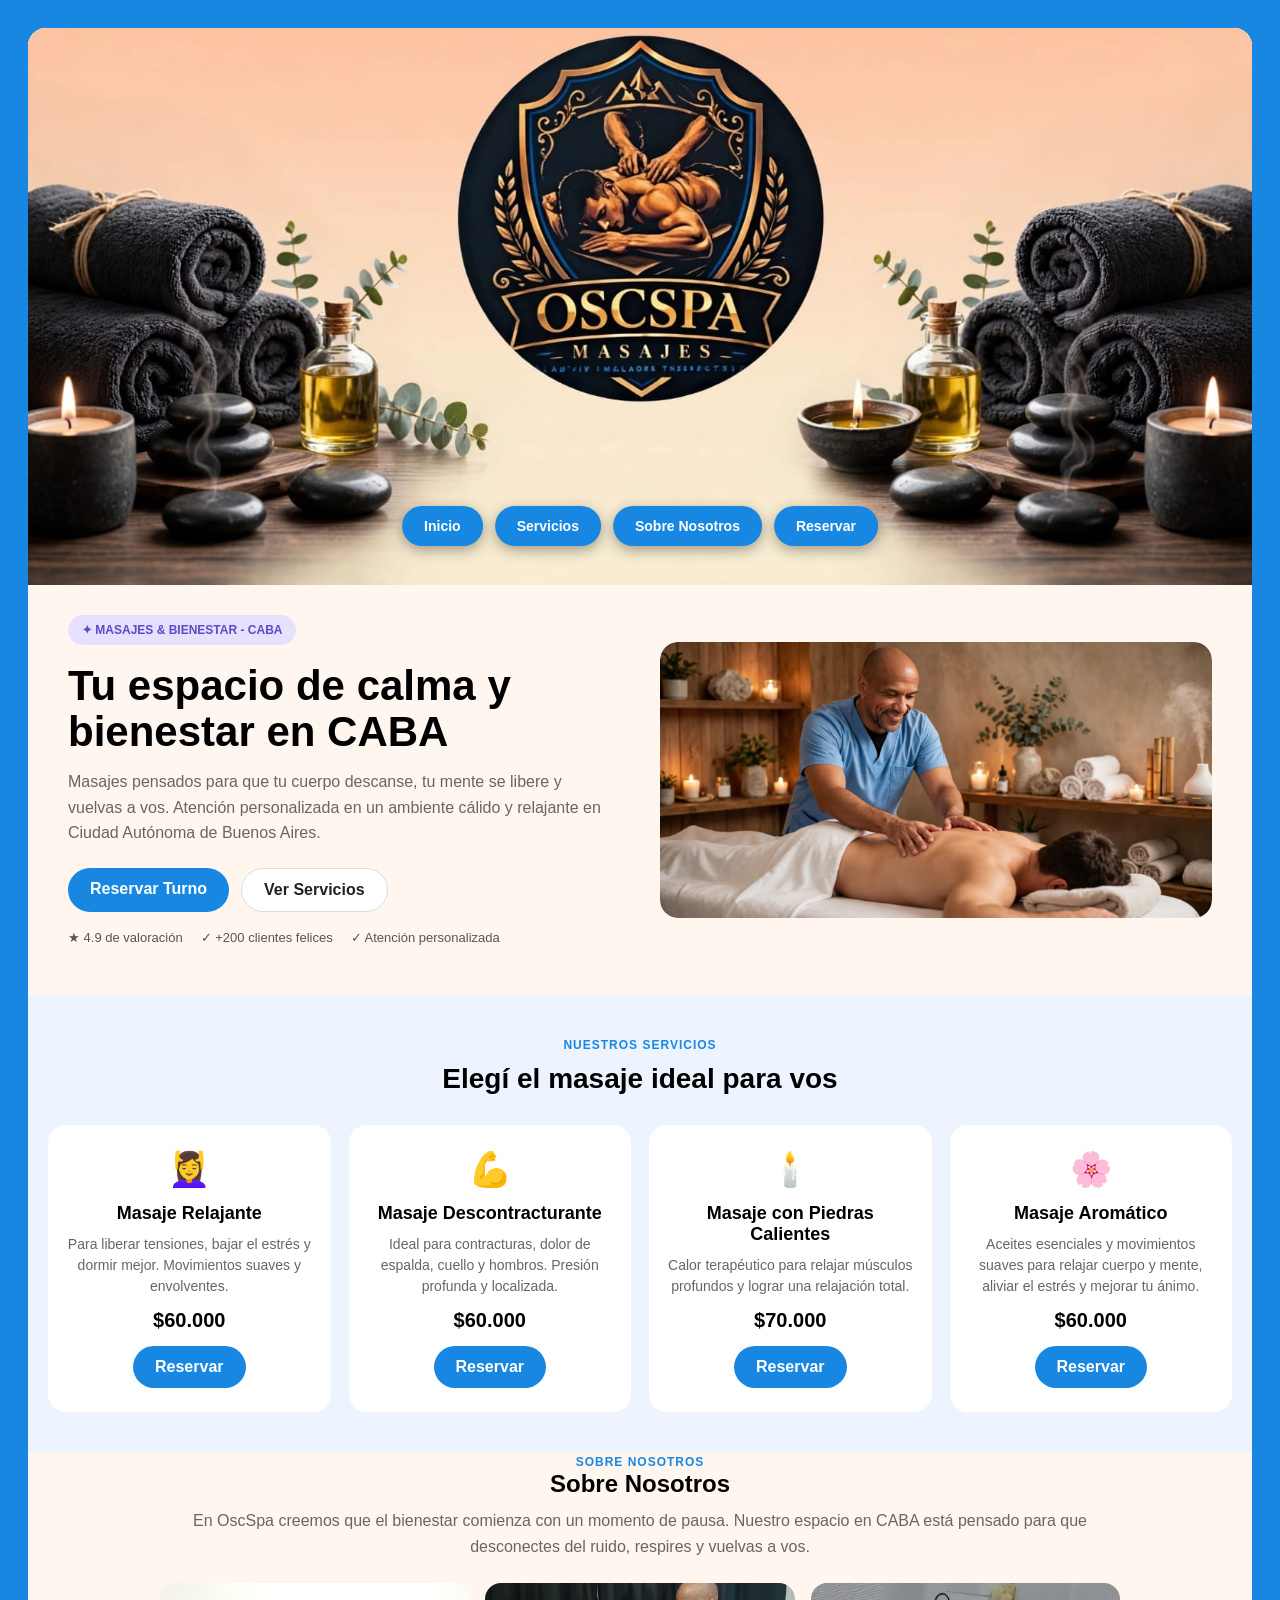
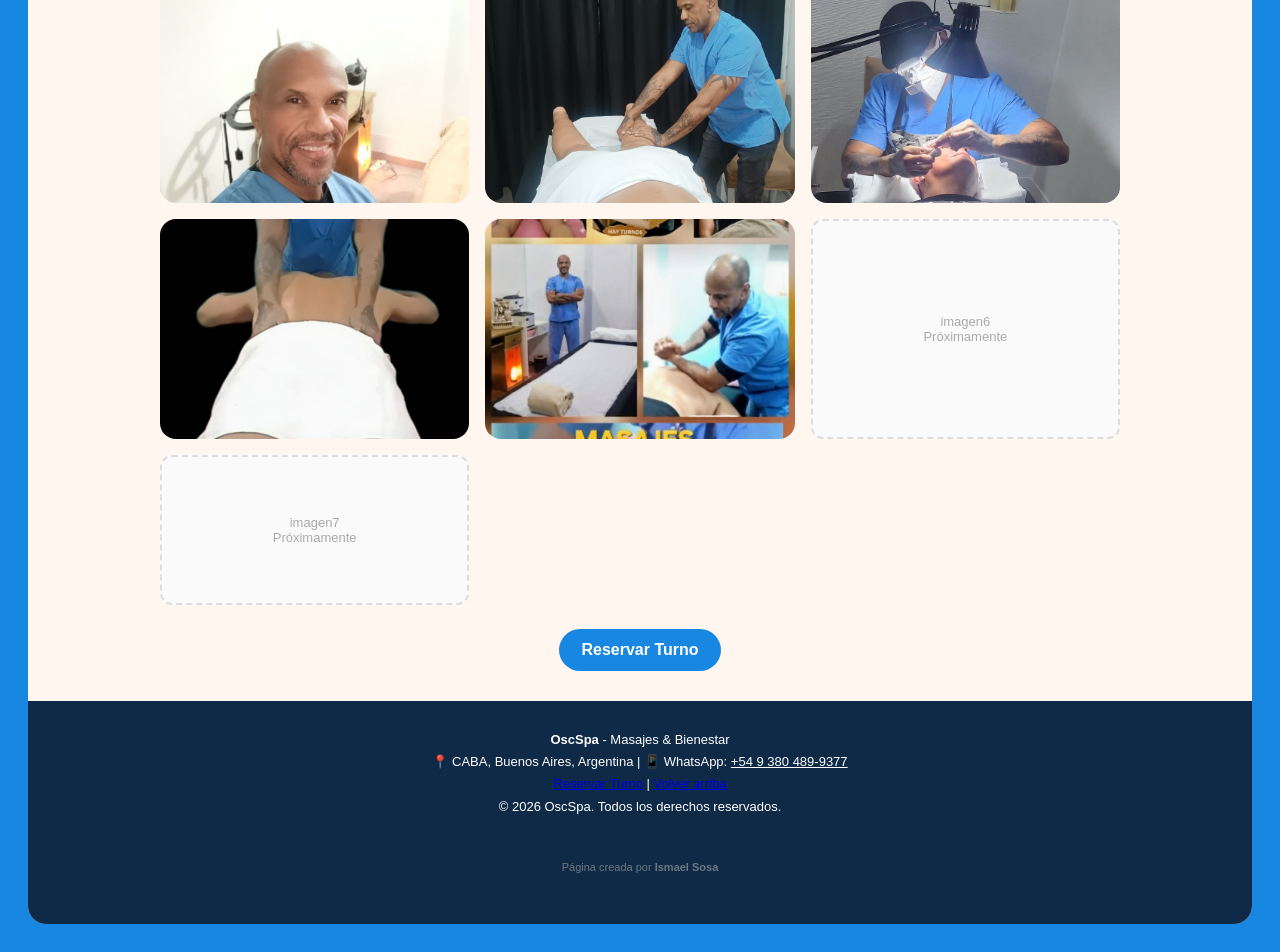
==== commit 65d22195: "Add files via upload" ====
--- a/index.html
+++ b/index.html
@@ -1,168 +1,4 @@
 <!DOCTYPE html>
-<html lang="es">
-<head>
-<meta charset="UTF-8">
-<meta name="viewport" content="width=device-width, initial-scale=1.0">
-<title>OscSpa - Masajes y Bienestar en CABA | Relajante, Descontracturante y Piedras Calientes</title>
-<meta name="description" content="Reservá tu masaje en OscSpa en CABA. Relajante, Descontracturante y Piedras Calientes. Tu espacio de calma y bienestar en Ciudad Autónoma de Buenos Aires.">
-<meta name="theme-color" content="#1887e2">
-
-<!-- Para que se vea lindo cuando lo comparten por WhatsApp -->
-<meta property="og:title" content="OscSpa - Masajes y Bienestar en CABA">
-<meta property="og:description" content="Reservá tu masaje en OscSpa en CABA. Relajante, Descontracturante y Piedras Calientes.">
-<meta property="og:image" content="logo.png">
-<meta property="og:type" content="website">
-
-<link rel="icon" href="logo1.png">
-<link rel="stylesheet" href="style.css">
-<link rel="manifest" href="manifest.json">
-<link rel="preload" as="image" href="hero.jpeg">
-<style>
-/* ===== SOLO MÓVIL - NO TOCA PC ===== */
-.header-movil { display: none; }
-@media (max-width: 768px) {
-  .header-pc { display: none !important; }
-  .header-movil {
-    display: flex;
-    position: absolute;
-    top: 0;
-    left: 0;
-    width: 100%;
-    justify-content: space-between;
-    align-items: center;
-    padding: 12px 12px;
-    z-index: 100;
-    box-sizing: border-box;
-  }
-  .header-movil .nav-izq,
-  .header-movil .nav-der {
-    display: flex;
-    gap: 12px;
-    flex: 1;
-    align-items: center;
-  }
-  .header-movil .nav-der { justify-content: flex-end; }
-  .header-movil .logo-centro img { width: 70px; display: block; }
-  .header-movil a {
-    color: #333;
-    text-decoration: none;
-    font-weight: 600;
-    font-size: 12px;
-    white-space: nowrap;
-  }
-  .header-movil .btn-reservar {
-    background: #e8a0bf;
-    padding: 6px 12px;
-    border-radius: 20px;
-    color: white !important;
-  }
-}
-</style>
-</head>
-<body>
-
-<div class="page">
-
-  <!-- ===== HEADER / BANNER - PC QUEDA IGUAL ===== -->
-  <header class="header-pc">
-    <div class="header-banner">
-      <img src="logo.png" alt="OscSpa - Masajes y Bienestar en CABA" width="180" height="auto" fetchpriority="high">
-      <nav aria-label="Menú principal">
-        <a href="#inicio">Inicio</a>
-        <a href="#servicios">Servicios</a>
-        <a href="#conocenos">Conócenos</a>
-        <a href="reserva.html">Reservar</a>
-      </nav>
-    </div>
-  </header>
-
-  <!-- ===== HEADER SOLO MÓVIL - 2 IZQ / 2 DER ===== -->
-  <header class="header-movil">
-    <nav class="nav-izq">
-      <a href="#inicio">Inicio</a>
-      <a href="#servicios">Servicios</a>
-    </nav>
-    <div class="logo-centro">
-      <img src="logo.png" alt="OscSpa">
-    </div>
-    <nav class="nav-der">
-      <a href="#conocenos">Conócenos</a>
-      <a href="reserva.html" class="btn-reservar">Reservar</a>
-    </nav>
-  </header>
-
-  <!-- ===== HERO / INICIO ===== -->
-  <section class="hero" id="inicio">
-    <div class="hero-text">
-      <span class="badge">✦ MASAJES & BIENESTAR - CABA</span>
-      <h1>Tu espacio de calma y bienestar en CABA</h1>
-      <p>Masajes pensados para que tu cuerpo descanse, tu mente se libere y vuelvas a vos. Atención personalizada en un ambiente cálido y relajante en Ciudad Autónoma de Buenos Aires.</p>
-      <div class="hero-btns">
-        <a href="reserva.html" class="btn">Reservar Turno</a>
-        <a href="#servicios" class="btn-outline">Ver Servicios</a>
-      </div>
-      <div class="hero-trust">
-        <span>★ 4.9 de valoración</span>
-        <span>✓ +200 clientes felices</span>
-        <span>✓ Atención personalizada</span>
-      </div>
-    </div>
-    <div class="hero-img">
-      <img src="hero.jpeg" alt="Masaje relajante en OscSpa en CABA" width="600" height="400" fetchpriority="high">
-    </div>
-  </section>
-
-  <!-- ===== SERVICIOS ===== -->
-  <section class="services" id="servicios">
-    <span class="section-label">NUESTROS SERVICIOS</span>
-    <h2>Elegí el masaje ideal para vos</h2>
-
-    <div class="cards">
-      <article class="card">
-        <div class="icon" aria-hidden="true">💆‍♀️</div>
-        <h3>Masaje Relajante</h3>
-        <p>Para liberar tensiones, bajar el estrés y dormir mejor. Movimientos suaves y envolventes.</p>
-        <div class="price">$60.000</div>
-        <a href="reserva.html?servicio=Masaje%20Relajante" class="btn">Reservar</a>
-      </article>
-
-      <article class="card">
-        <div class="icon" aria-hidden="true">💪</div>
-        <h3>Masaje Descontracturante</h3>
-        <p>Ideal para contracturas, dolor de espalda, cuello y hombros. Presión profunda y localizada.</p>
-        <div class="price">$60.000</div>
-        <a href="reserva.html?servicio=Masaje%20Descontracturante" class="btn">Reservar</a>
-      </article>
-
-      <article class="card">
-        <div class="icon" aria-hidden="true">🕯️</div>
-        <h3>Masaje con Piedras Calientes</h3>
-        <p>Calor terapéutico para relajar músculos profundos y lograr una relajación total.</p>
-        <div class="price">$70.000</div>
-        <a href="reserva.html?servicio=Masaje%20con%20Piedras%20Calientes" class="btn">Reservar</a>
-      </article>
-
-      <article class="card">
-        <div class="icon" aria-hidden="true">🌸</div>
-        <h3>Masaje Aromático</h3>
-        <p>Aceites esenciales y movimientos suaves para relajar cuerpo y mente, aliviar el estrés y mejorar tu ánimo.</p>
-        <div class="price">$60.000</div>
-        <a href="reserva.html?servicio=Masaje%20Aromático" class="btn">Reservar</a>
-      </article>
-    </div>
-  </section>
-
-  <!-- ===== SOBRE NOSOTROS + FOTOS ===== -->
-  <section class="nosotros" id="conocenos">
-    <span class="section-label">SOBRE NOSOTROS</span>
-    <h2>Sobre Nosotros</h2>
-    <p>En OscSpa creemos que el bienestar comienza con un momento de pausa. Nuestro espacio en CABA está pensado para que desconectes del ruido, respires y vuelvas a vos.</p>
-
-    <div class="galeria-grid">
-      <img src="imagen1.jpeg" alt="Oscar - OscSpa" loading="lazy" decoding="async">
-      <img src="imagen2.jpeg" alt="Masaje en OscSpa" loading="lazy" decoding="async">
-      <img src="imagen3.jpeg" alt="Ambiente relajante" loading="lazy" decoding="async">
-      <img src="imagen4.jpeg" alt="Aceites esenciales" <!DOCTYPE html>
 <html lang="es">
 <head>
 <meta charset="UTF-8">
@@ -193,7 +29,7 @@
       <nav aria-label="Menú principal">
         <a href="#inicio">Inicio</a>
         <a href="#servicios">Servicios</a>
-        <a href="#conocenos">Conócenos</a>
+        <a href="#nosotros">Sobre Nosotros</a>
         <a href="reserva.html">Reservar</a>
       </nav>
     </div>
@@ -261,7 +97,7 @@
   </section>
 
   <!-- ===== SOBRE NOSOTROS + FOTOS ===== -->
-  <section class="nosotros" id="conocenos">
+  <section class="nosotros" id="nosotros">
     <span class="section-label">SOBRE NOSOTROS</span>
     <h2>Sobre Nosotros</h2>
     <p>En OscSpa creemos que el bienestar comienza con un momento de pausa. Nuestro espacio en CABA está pensado para que desconectes del ruido, respires y vuelvas a vos.</p>
--- a/style.css
+++ b/style.css
@@ -176,44 +176,8 @@
   .page { border: none; }
   header { padding: 0; }
   .header-banner img { height: auto; aspect-ratio: 1600 / 728; }
-
-  /* ===== MÓVIL: BOTONES ARRIBA, 2 IZQ / 2 DER - SOLO MÓVIL ===== */
-  .header-banner nav {
-    top: 7%;
-    bottom: auto;
-    left: 50%;
-    transform: translateX(-50%);
-    width: 94%;
-    max-width: 94%;
-    justify-content: space-between;
-    flex-wrap: nowrap;
-    gap: 6px;
-  }
-  .header-banner nav a {
-    padding: 8px 12px;
-    font-size: 11px;
-  }
-  /* Esto empuja Conócenos y Reservar a la derecha, dejando 2 y 2 */
-  .header-banner nav a:nth-child(3) {
-    margin-left: auto;
-  }
-
-  /* ===== RESERVA - VOLVER AL INICIO MÁS CHIQUITO EN MÓVIL ===== */
-  body.reserva .header-banner nav {
-    width: auto;
-    max-width: 92%;
-    justify-content: center;
-    flex-wrap: nowrap;
-    top: 7%;
-    bottom: auto;
-  }
-  body.reserva .header-banner nav a,
-  body.reserva .header-banner .btn {
-    padding: 7px 14px !important;
-    font-size: 12px !important;
-    margin-left: 0 !important;
-  }
-
+  .header-banner nav { gap: 8px; bottom: 6%; max-width: 96%; }
+  .header-banner nav a { padding: 10px 16px; font-size: 13px; }
   .hero { flex-direction: column; padding: 20px; }
   .hero-text h1 { font-size: 30px; }
   .hero-img img { height: auto; max-height: 320px; object-fit: contain; border-radius: 18px; }
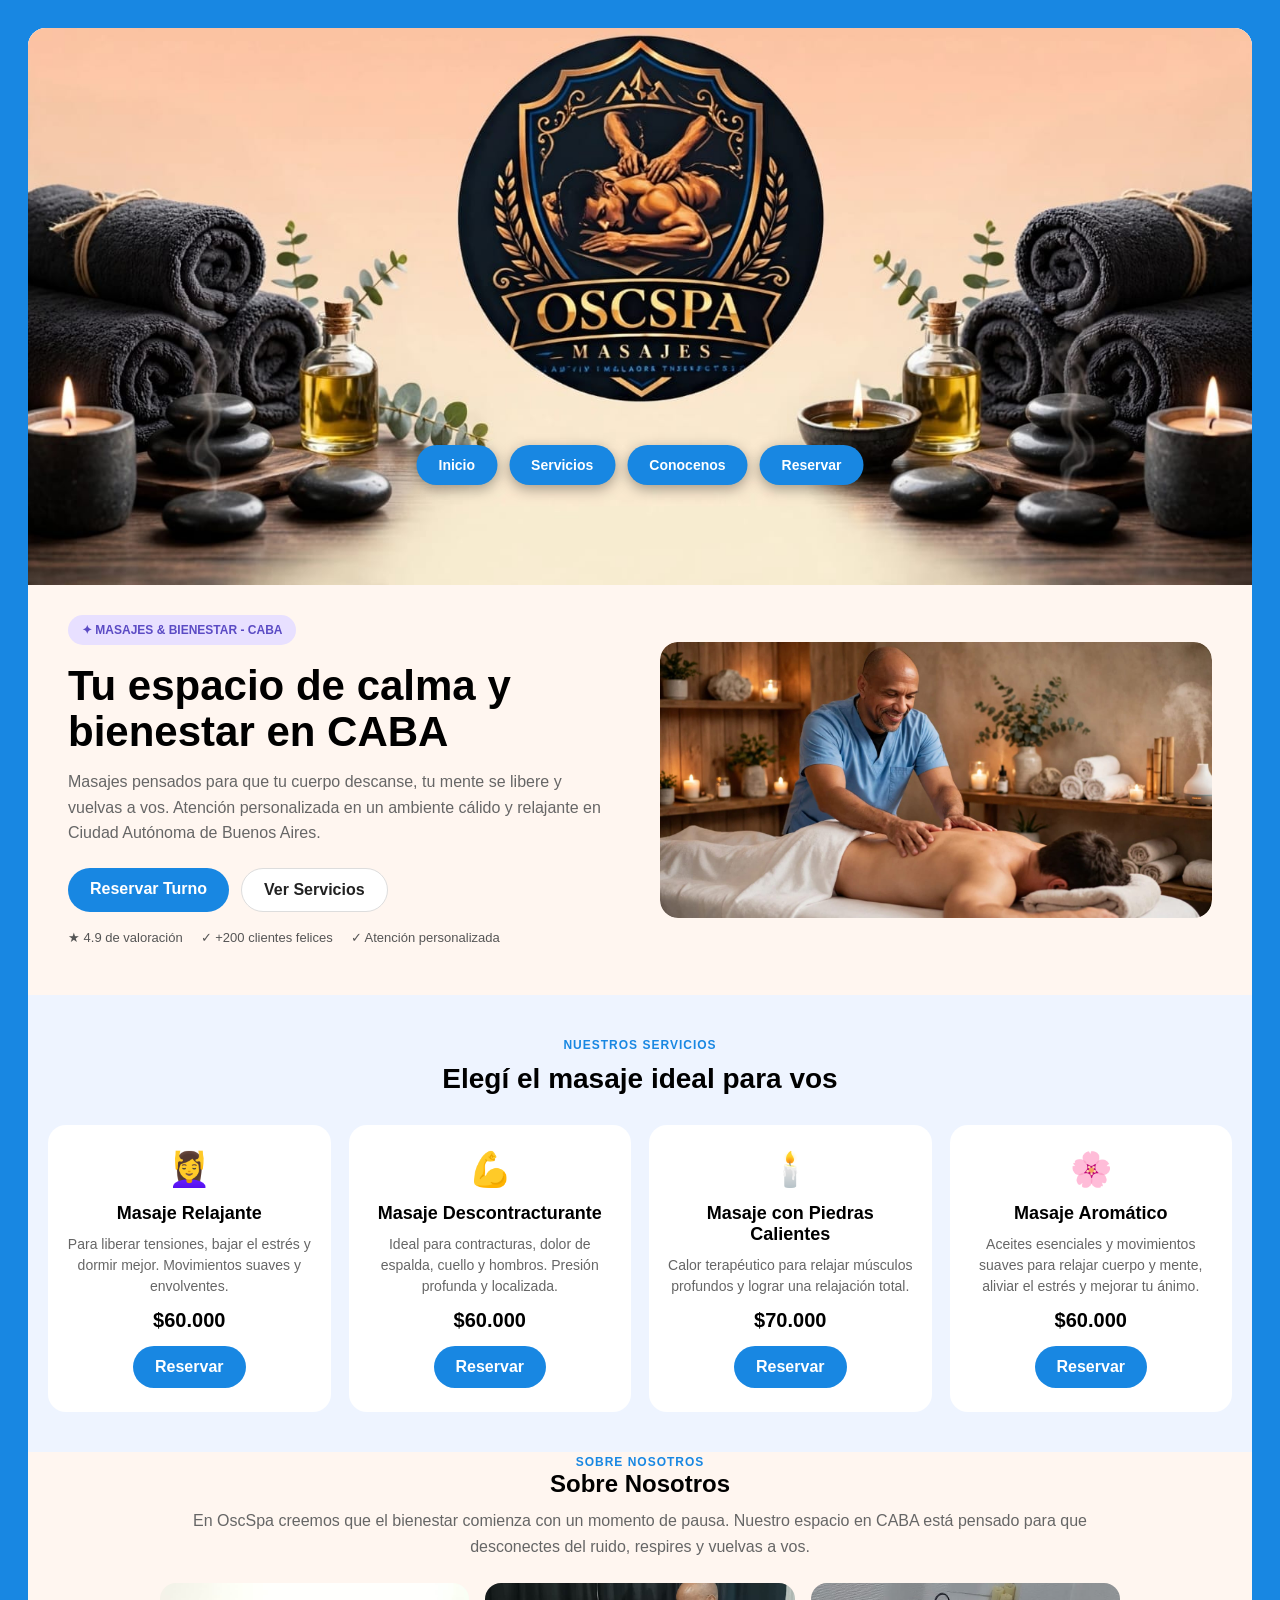
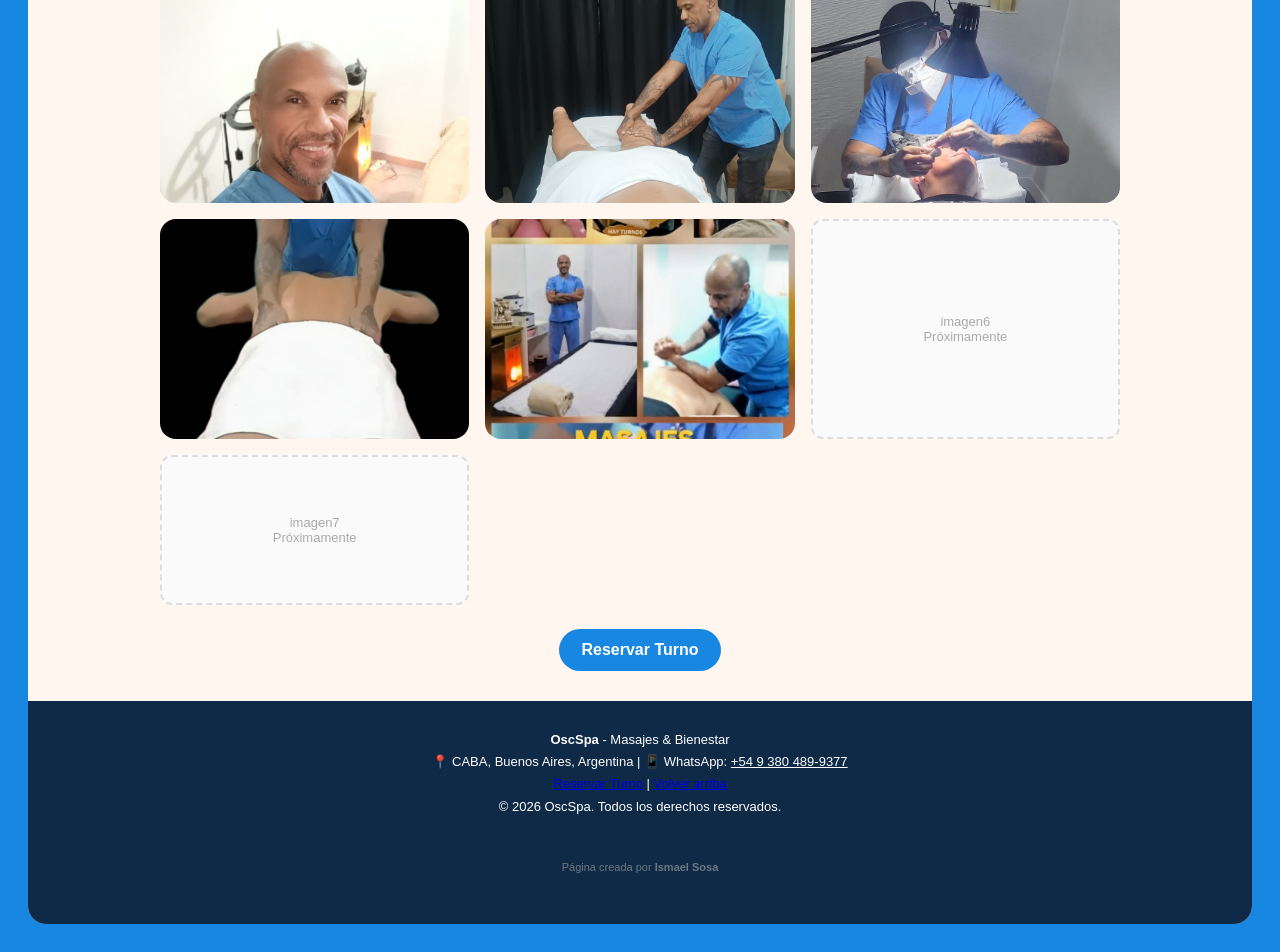
==== commit 9344cbe9: "Add files via upload" ====
--- a/index.html
+++ b/index.html
@@ -22,14 +22,14 @@
 
 <div class="page">
 
-  <!-- ===== HEADER / BANNER ===== -->
+  <!-- ===== HEADER / BANNER - COMO EN LA FOTO ===== -->
   <header>
     <div class="header-banner">
       <img src="logo.png" alt="OscSpa - Masajes y Bienestar en CABA" width="180" height="auto" fetchpriority="high">
       <nav aria-label="Menú principal">
         <a href="#inicio">Inicio</a>
         <a href="#servicios">Servicios</a>
-        <a href="#nosotros">Sobre Nosotros</a>
+        <a href="#nosotros">Conocenos</a>
         <a href="reserva.html">Reservar</a>
       </nav>
     </div>
@@ -131,7 +131,6 @@
 
 </div>
 
-<script src="app.js" defer></script>
 <!-- LIGHTBOX PARA AMPLIAR FOTOS -->
 <div id="lightbox">
   <span id="lightbox-cerrar">&times;</span>
@@ -139,6 +138,5 @@
 </div>
 
 <script src="app.js" defer></script>
-<!-- Firma del creador -->
 </body>
 </html>
--- a/style.css
+++ b/style.css
@@ -27,7 +27,7 @@
   margin: 0 !important;
 }
 
-/* ===== HEADER - IMAGEN 1600x728 ===== */
+/* ===== HEADER - COMO EN LA FOTO ===== */
 header { background: #fff6f0; padding: 0; }
 .header-banner { width: 100%; position: relative; }
 .header-banner img {
@@ -41,10 +41,10 @@
   position: absolute;
   left: 50%;
   transform: translateX(-50%);
-  bottom: 7%;
+  bottom: 18%;
   display: flex;
   gap: 12px;
-  flex-wrap: wrap;
+  flex-wrap: nowrap;
   align-items: center;
   justify-content: center;
   width: max-content;
@@ -176,8 +176,8 @@
   .page { border: none; }
   header { padding: 0; }
   .header-banner img { height: auto; aspect-ratio: 1600 / 728; }
-  .header-banner nav { gap: 8px; bottom: 6%; max-width: 96%; }
-  .header-banner nav a { padding: 10px 16px; font-size: 13px; }
+  .header-banner nav { gap: 6px; bottom: 15%; max-width: 96%; flex-wrap: nowrap; }
+  .header-banner nav a { padding: 8px 10px; font-size: 10px; }
   .hero { flex-direction: column; padding: 20px; }
   .hero-text h1 { font-size: 30px; }
   .hero-img img { height: auto; max-height: 320px; object-fit: contain; border-radius: 18px; }
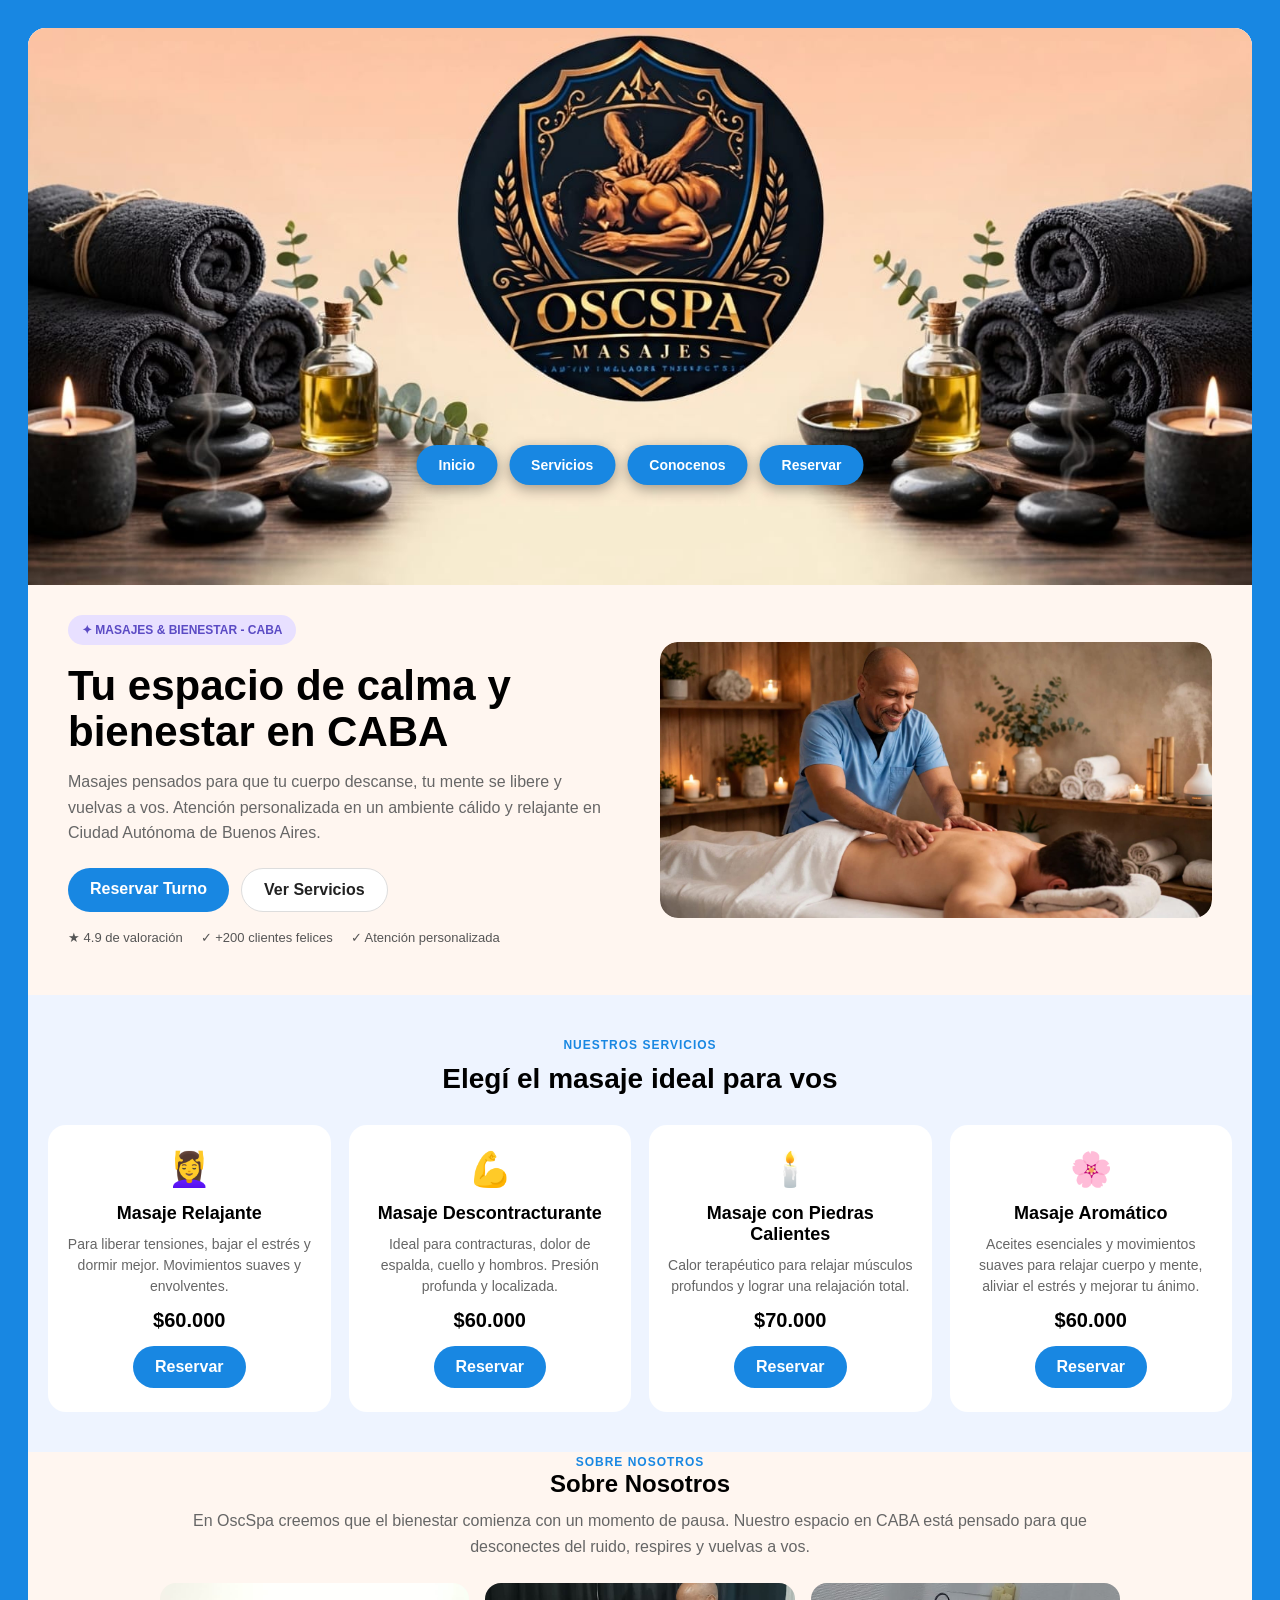
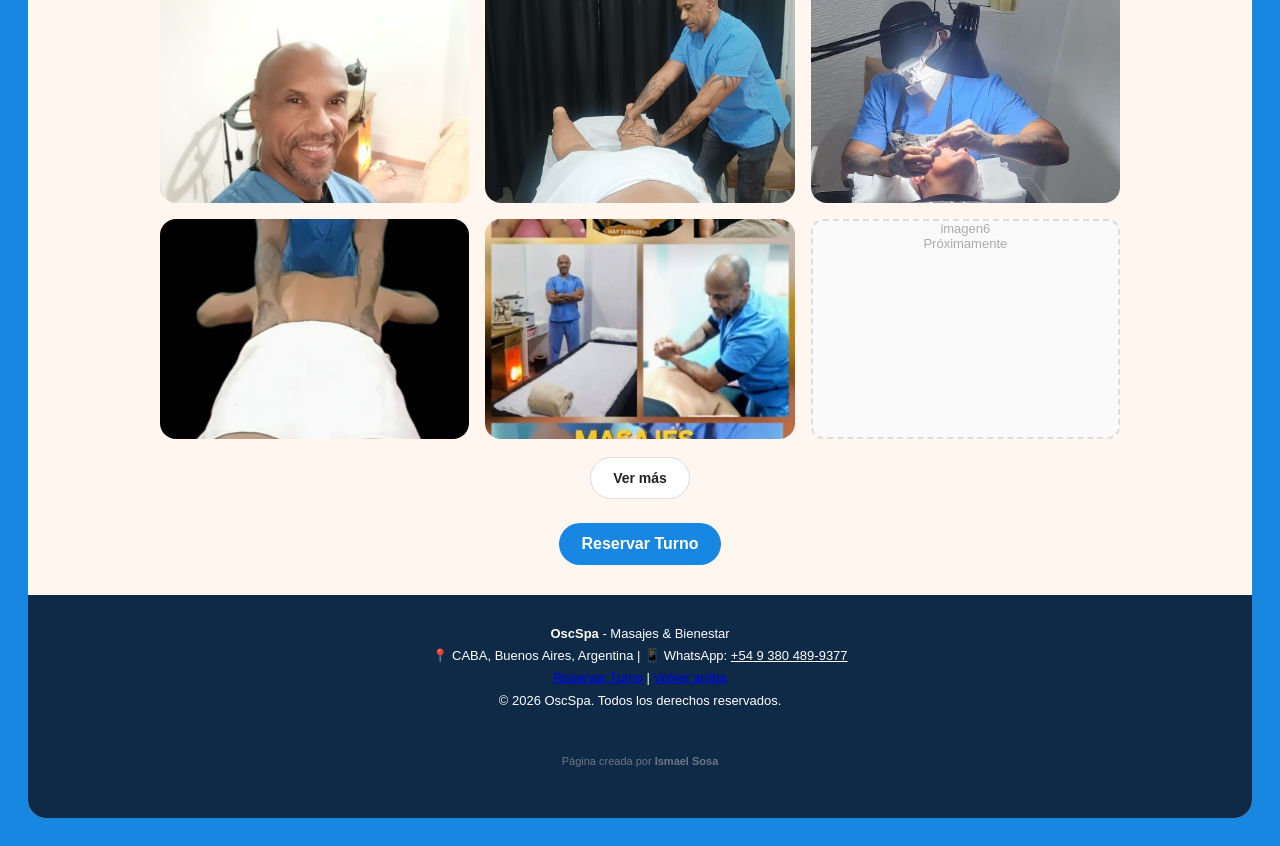
==== commit b0c6b119: "Add files via upload" ====
--- a/index.html
+++ b/index.html
@@ -110,6 +110,12 @@
       <img src="imagen5.jpeg" alt="Camilla de masaje" loading="lazy" decoding="async">
       <div style="border:2px dashed #ddd;border-radius:12px;display:flex;align-items:center;justify-content:center;color:#aaa;font-size:13px;background:#fafafa;min-height:150px;text-align:center;">imagen6<br>Próximamente</div>
       <div style="border:2px dashed #ddd;border-radius:12px;display:flex;align-items:center;justify-content:center;color:#aaa;font-size:13px;background:#fafafa;min-height:150px;text-align:center;">imagen7<br>Próximamente</div>
+      <div style="border:2px dashed #ddd;border-radius:12px;display:flex;align-items:center;justify-content:center;color:#aaa;font-size:13px;background:#fafafa;min-height:150px;text-align:center;">imagen8<br>Próximamente</div>
+      <div style="border:2px dashed #ddd;border-radius:12px;display:flex;align-items:center;justify-content:center;color:#aaa;font-size:13px;background:#fafafa;min-height:150px;text-align:center;">imagen9<br>Próximamente</div>
+    </div>
+
+    <div style="text-align:center; margin-top:18px;">
+      <button id="btn-ver-mas" class="btn-outline" type="button">Ver más</button>
     </div>
 
     <div style="text-align:center; margin-top:24px;">
--- a/style.css
+++ b/style.css
@@ -176,7 +176,7 @@
   .page { border: none; }
   header { padding: 0; }
   .header-banner img { height: auto; aspect-ratio: 1600 / 728; }
-  .header-banner nav { gap: 6px; bottom: 15%; max-width: 96%; flex-wrap: nowrap; }
+  .header-banner nav { gap: 6px; bottom: 5%; max-width: 96%; flex-wrap: nowrap; }
   .header-banner nav a { padding: 8px 10px; font-size: 10px; }
   .hero { flex-direction: column; padding: 20px; }
   .hero-text h1 { font-size: 30px; }
@@ -220,4 +220,14 @@
   font-size: 42px;
   cursor: pointer;
   line-height: 1;
+}
+/* ===== VER MAS GALERIA ===== */
+#btn-ver-mas {
+  cursor: pointer;
+  font-family: inherit;
+  font-size: 14px;
+}
+#btn-ver-mas:hover {
+  border-color: #1887e2;
+  color: #1887e2;
 }
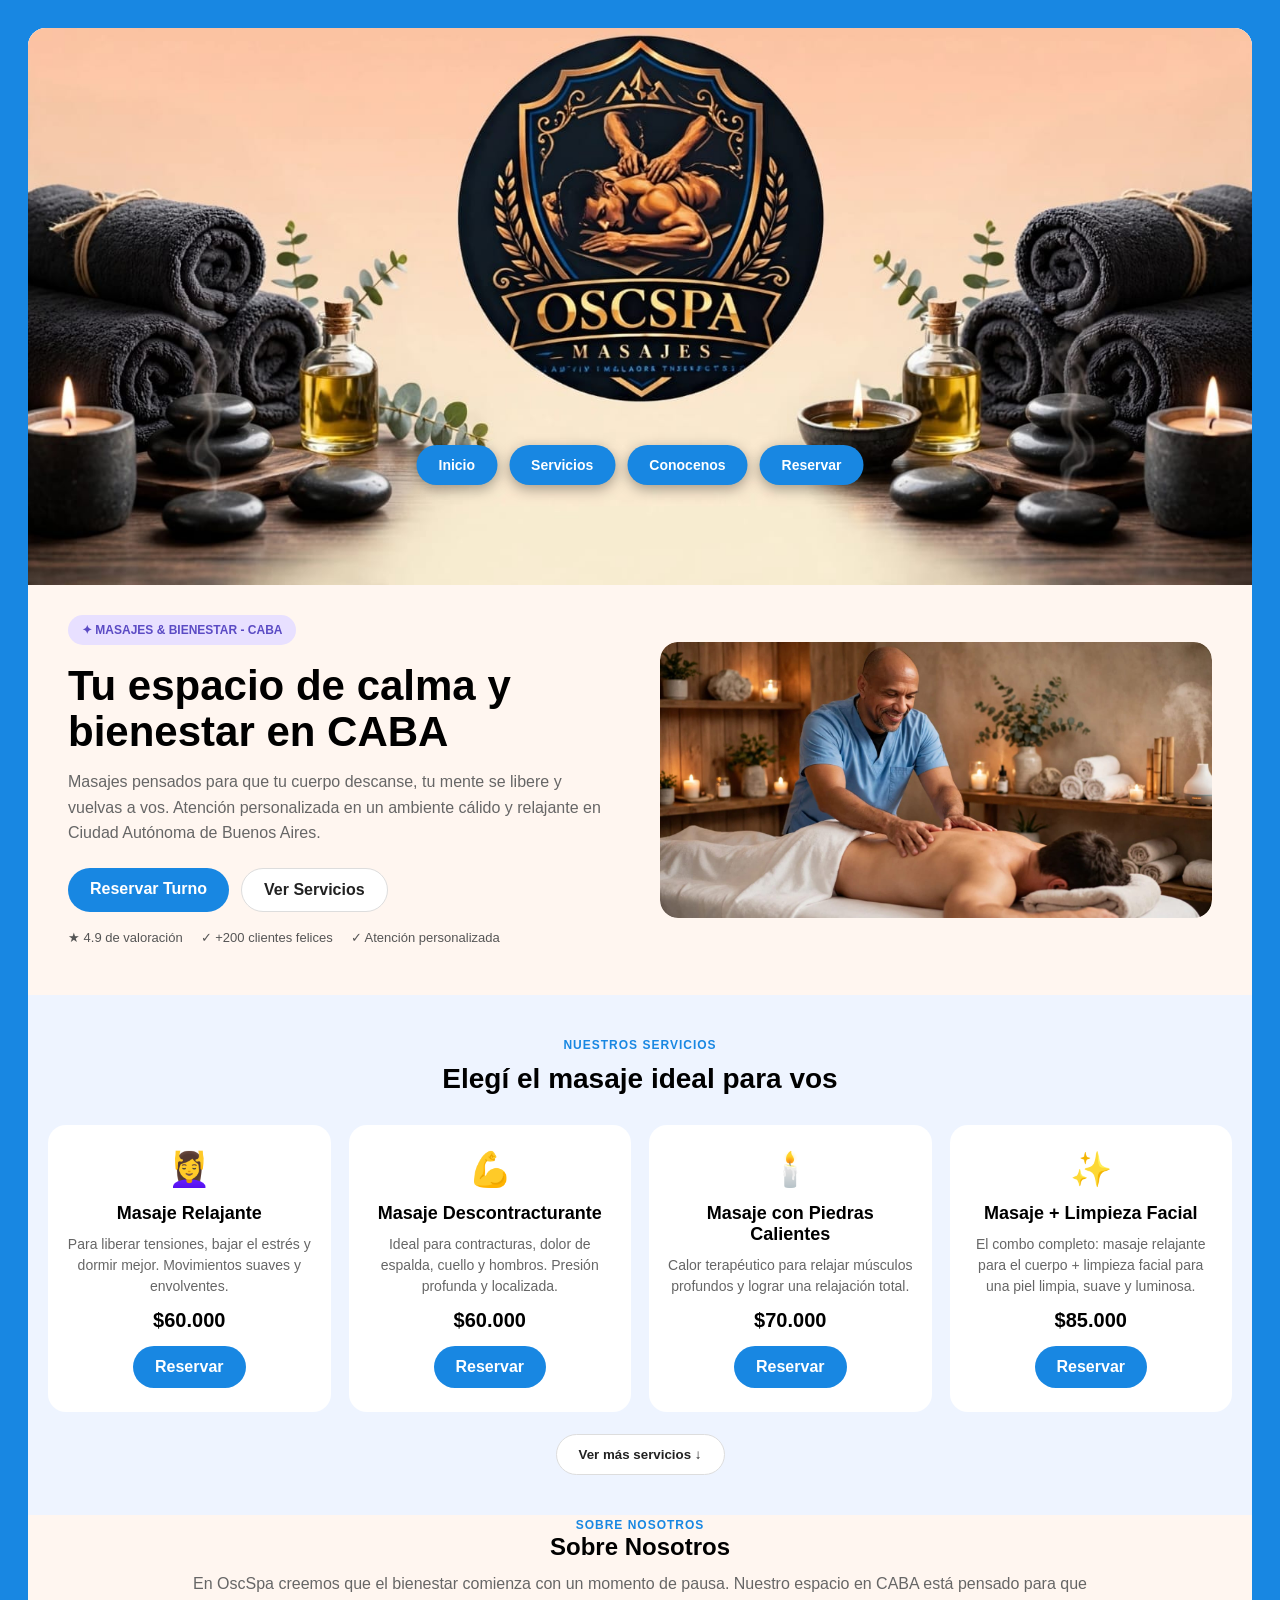
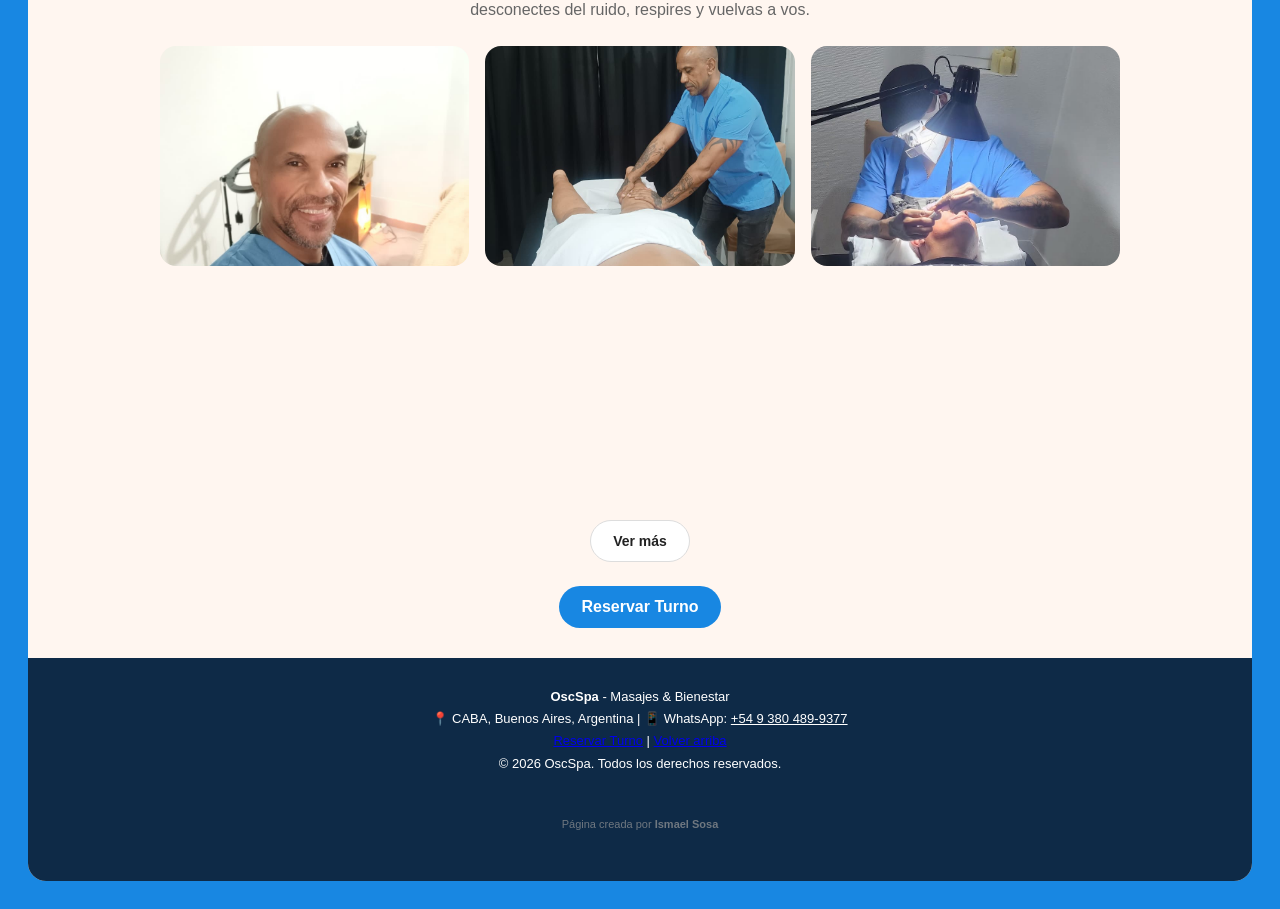
==== commit 1460d7c5: "Add files via upload" ====
--- a/index.html
+++ b/index.html
@@ -17,6 +17,11 @@
 <link rel="stylesheet" href="style.css">
 <link rel="manifest" href="manifest.json">
 <link rel="preload" as="image" href="hero.jpeg">
+<style>
+  .card-extra { display: none; }
+  .card-extra.mostrar { display: block; }
+  #btn-ver-mas-servicios { margin-top: 22px; cursor: pointer; }
+</style>
 </head>
 <body>
 
@@ -87,13 +92,24 @@
       </article>
 
       <article class="card">
-        <div class="icon" aria-hidden="true">🌸</div>
-        <h3>Masaje Aromático</h3>
-        <p>Aceites esenciales y movimientos suaves para relajar cuerpo y mente, aliviar el estrés y mejorar tu ánimo.</p>
-        <div class="price">$60.000</div>
-        <a href="reserva.html?servicio=Masaje%20Aromático" class="btn">Reservar</a>
+        <div class="icon" aria-hidden="true">✨</div>
+        <h3>Masaje + Limpieza Facial</h3>
+        <p>El combo completo: masaje relajante para el cuerpo + limpieza facial para una piel limpia, suave y luminosa.</p>
+        <div class="price">$85.000</div>
+        <a href="reserva.html?servicio=Masaje%20%2B%20Limpieza%20Facial" class="btn">Reservar</a>
+      </article>
+
+      <!-- ===== SERVICIOS EXTRA - SE MUESTRAN CON VER MÁS ===== -->
+      <article class="card card-extra">
+        <div class="icon" aria-hidden="true">🧖‍♀️</div>
+        <h3>Limpieza Facial Profunda</h3>
+        <p>Limpieza profunda para eliminar impurezas, puntos negros y dejar tu piel suave, fresca y luminosa.</p>
+        <div class="price">$45.000</div>
+        <a href="reserva.html?servicio=Limpieza%20Facial%20Profunda" class="btn">Reservar</a>
       </article>
     </div>
+
+    <button id="btn-ver-mas-servicios" class="btn-outline" type="button">Ver más servicios ↓</button>
   </section>
 
   <!-- ===== SOBRE NOSOTROS + FOTOS ===== -->
@@ -108,10 +124,10 @@
       <img src="imagen3.jpeg" alt="Ambiente relajante" loading="lazy" decoding="async">
       <img src="imagen4.jpeg" alt="Aceites esenciales" loading="lazy" decoding="async">
       <img src="imagen5.jpeg" alt="Camilla de masaje" loading="lazy" decoding="async">
-      <div style="border:2px dashed #ddd;border-radius:12px;display:flex;align-items:center;justify-content:center;color:#aaa;font-size:13px;background:#fafafa;min-height:150px;text-align:center;">imagen6<br>Próximamente</div>
-      <div style="border:2px dashed #ddd;border-radius:12px;display:flex;align-items:center;justify-content:center;color:#aaa;font-size:13px;background:#fafafa;min-height:150px;text-align:center;">imagen7<br>Próximamente</div>
-      <div style="border:2px dashed #ddd;border-radius:12px;display:flex;align-items:center;justify-content:center;color:#aaa;font-size:13px;background:#fafafa;min-height:150px;text-align:center;">imagen8<br>Próximamente</div>
-      <div style="border:2px dashed #ddd;border-radius:12px;display:flex;align-items:center;justify-content:center;color:#aaa;font-size:13px;background:#fafafa;min-height:150px;text-align:center;">imagen9<br>Próximamente</div>
+      <img src="imagen6.jpeg" alt="Masaje en OscSpa" loading="lazy" decoding="async">
+      <img src="imagen7.jpeg" alt="Masaje en OscSpa" loading="lazy" decoding="async">
+      <img src="imagen8.jpeg" alt="Masaje en OscSpa" loading="lazy" decoding="async">
+      <img src="imagen9.jpeg" alt="Masaje en OscSpa" loading="lazy" decoding="async">
     </div>
 
     <div style="text-align:center; margin-top:18px;">
@@ -144,5 +160,18 @@
 </div>
 
 <script src="app.js" defer></script>
+<script>
+  // VER MÁS SERVICIOS
+  const btnMasServicios = document.getElementById('btn-ver-mas-servicios');
+  const extras = document.querySelectorAll('.card-extra');
+  let serviciosExpandidos = false;
+  if (btnMasServicios) {
+    btnMasServicios.addEventListener('click', () => {
+      serviciosExpandidos = !serviciosExpandidos;
+      extras.forEach(c => c.classList.toggle('mostrar', serviciosExpandidos));
+      btnMasServicios.textContent = serviciosExpandidos ? 'Ver menos servicios ↑' : 'Ver más servicios ↓';
+    });
+  }
+</script>
 </body>
 </html>
